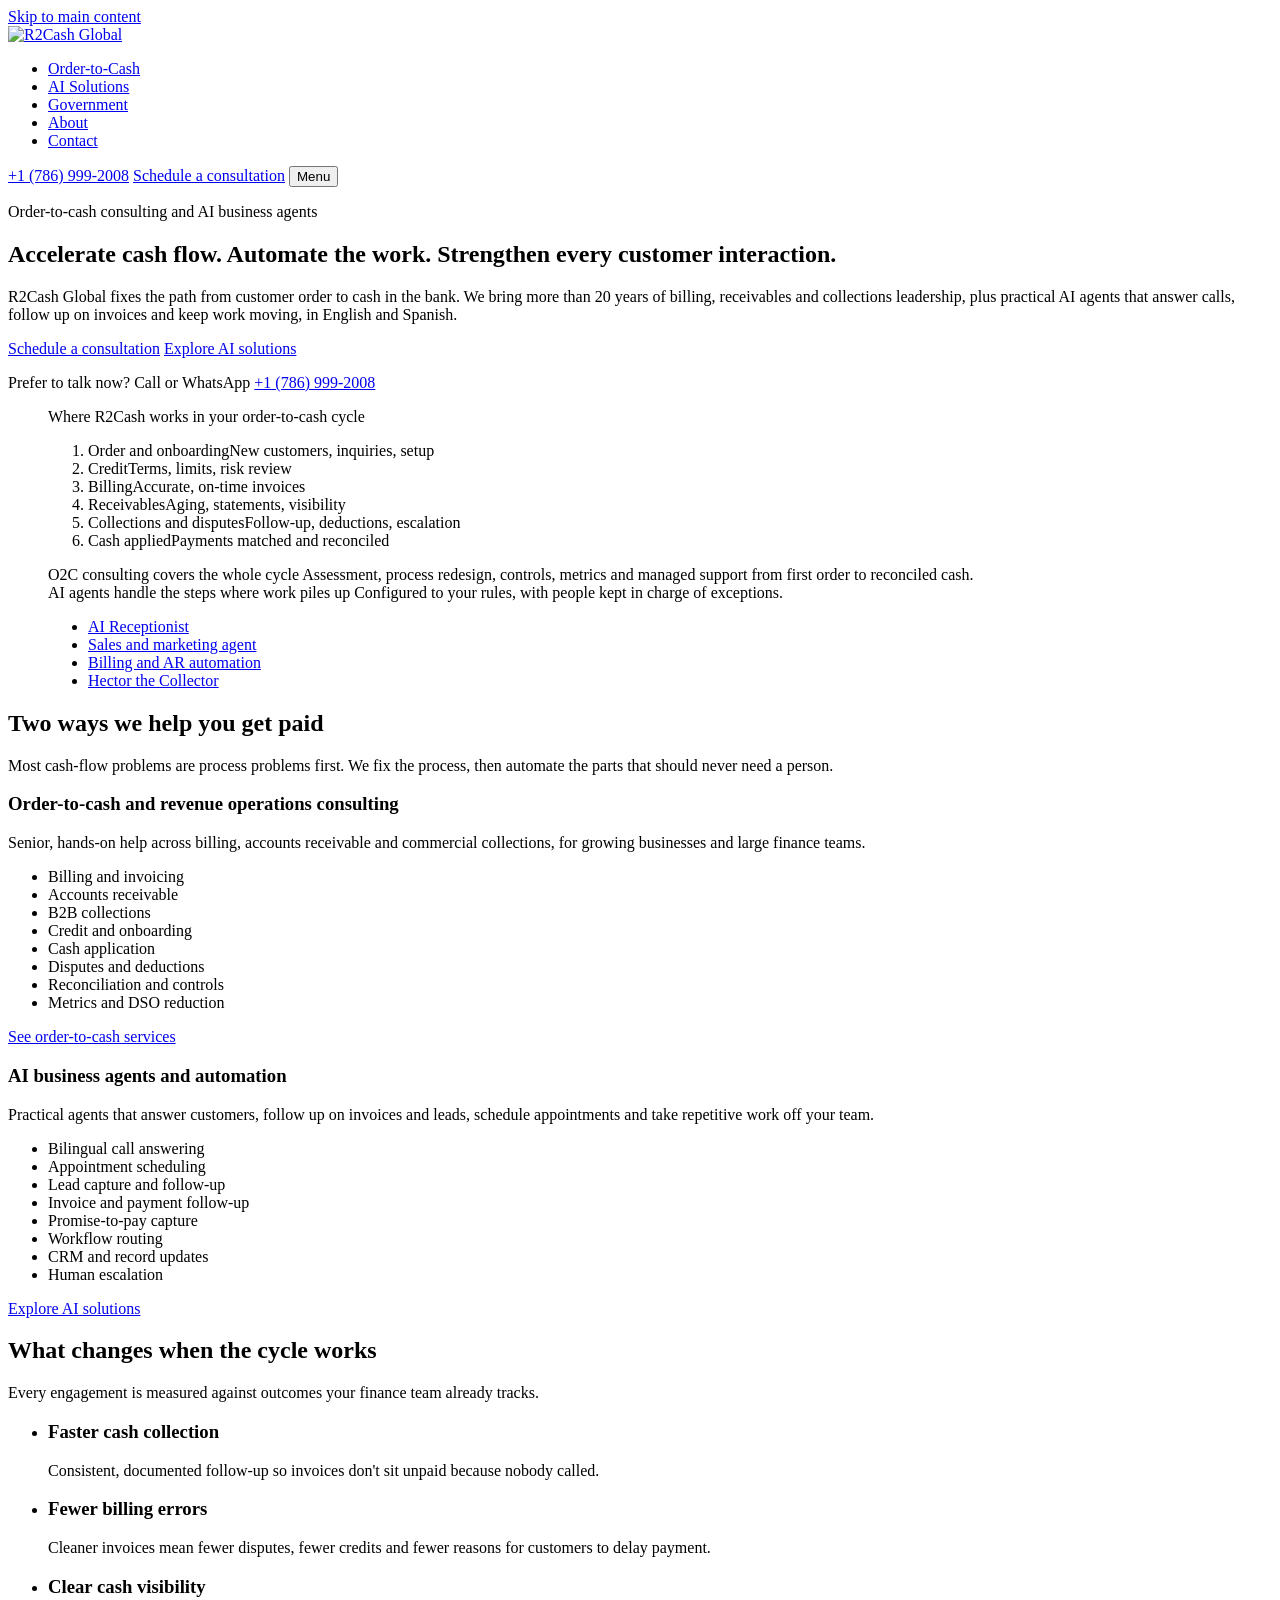
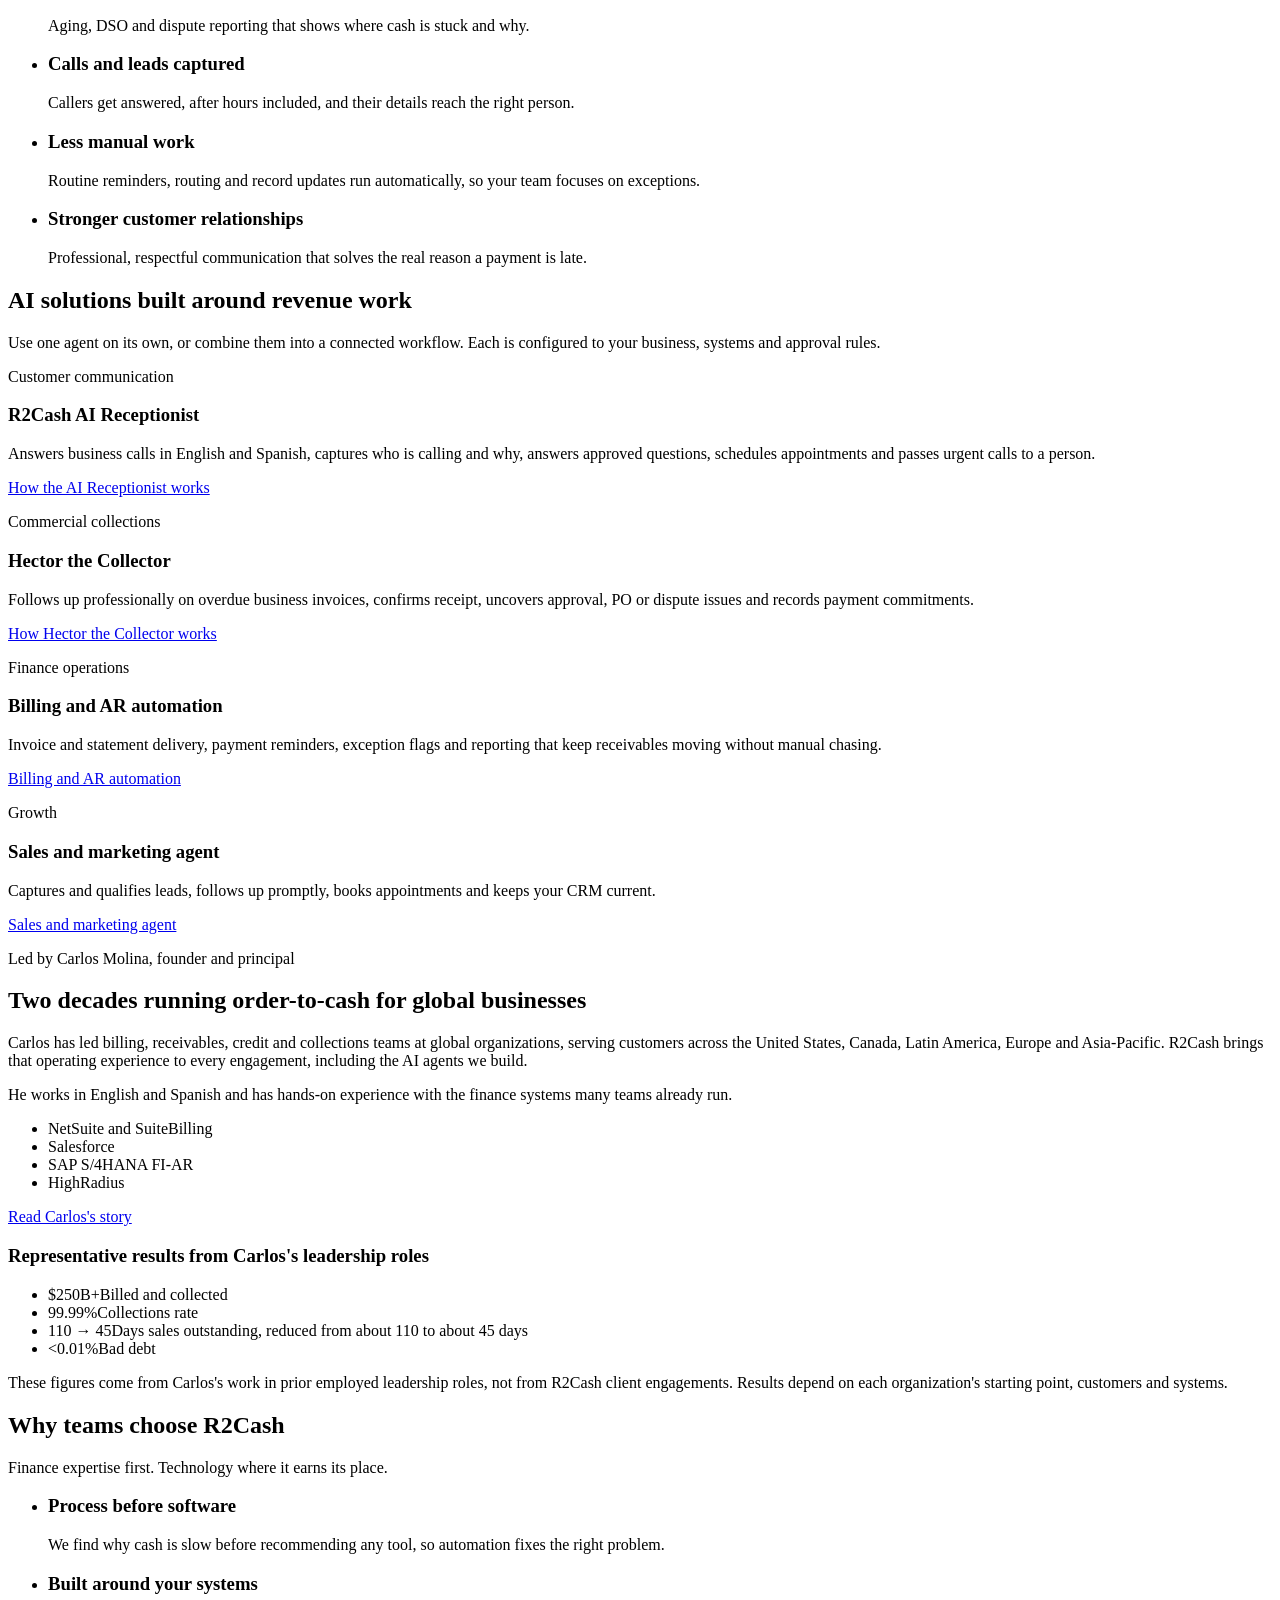
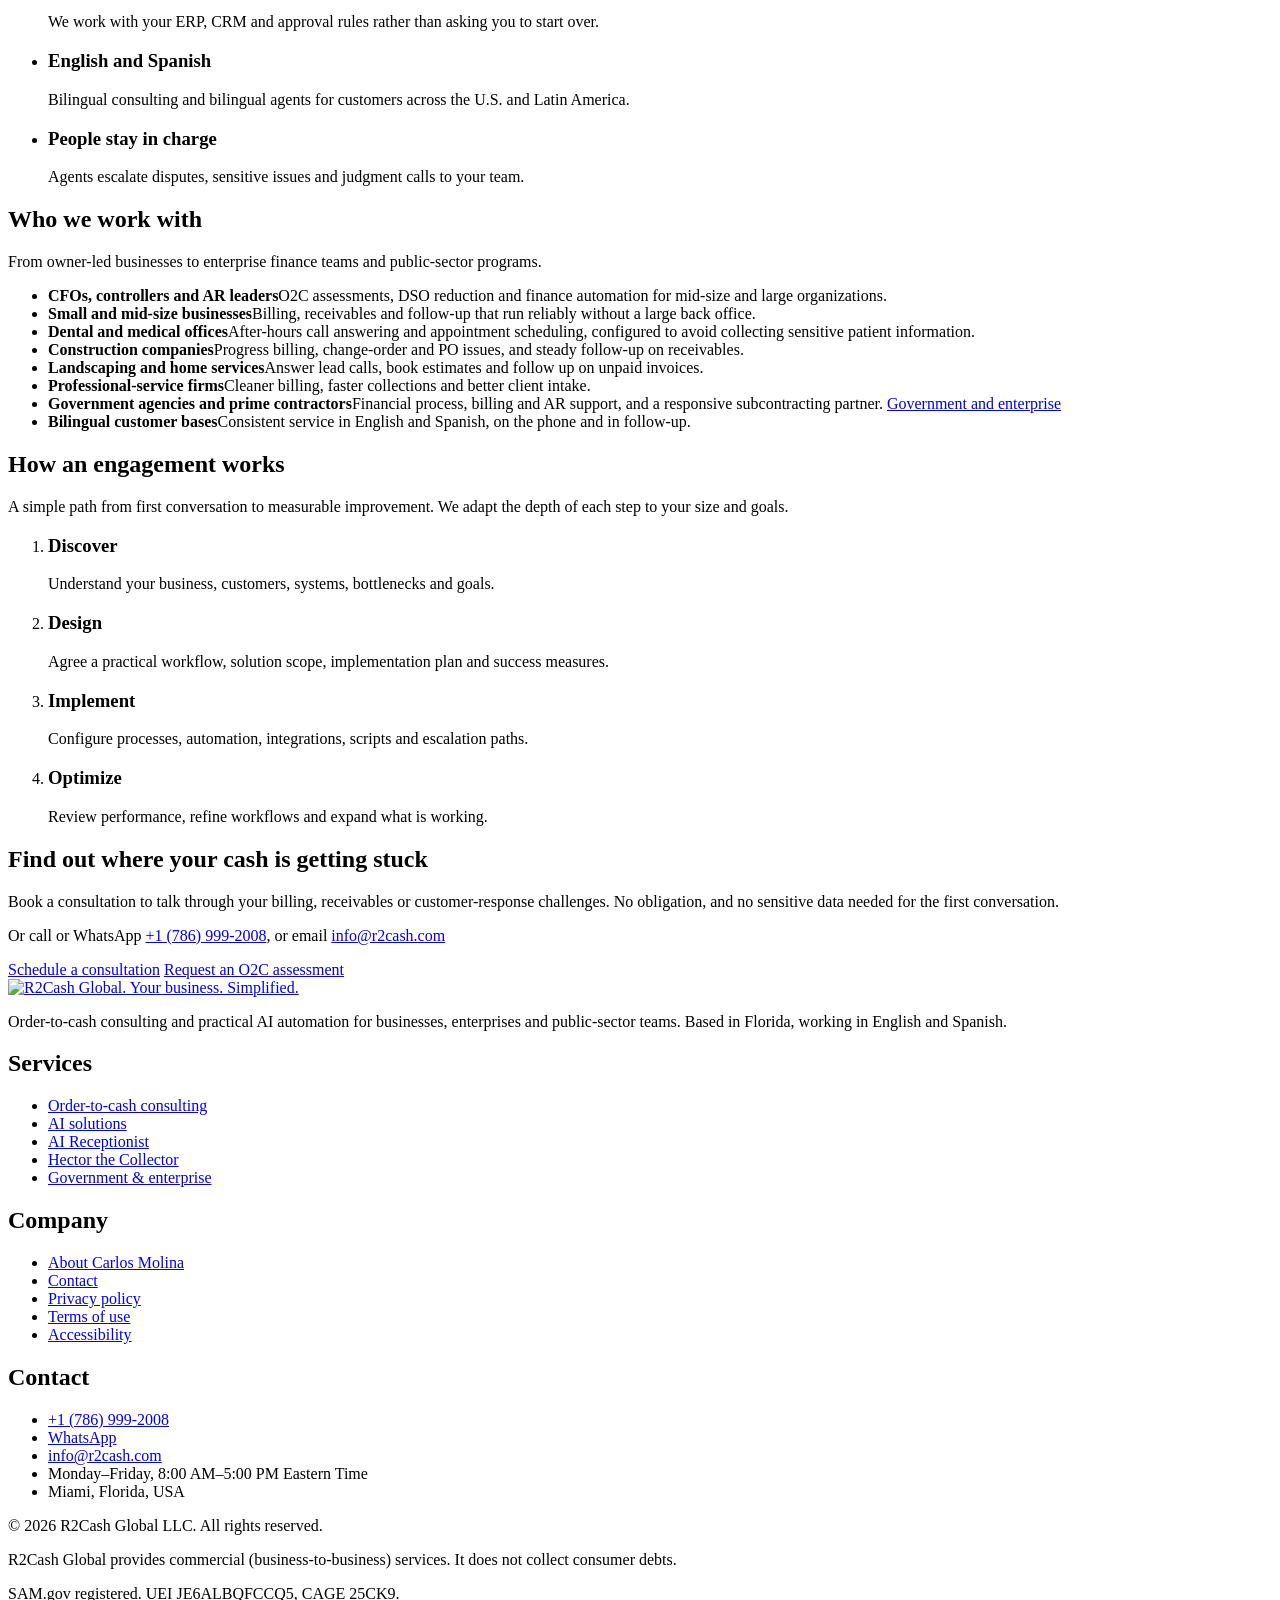
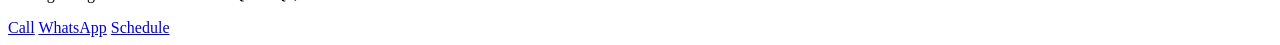
==== index.html @ 416e84c8 "Add files via upload" ====
<!doctype html>
<html lang="en">
<head>
<meta charset="utf-8">
<meta name="robots" content="noindex">
<meta name="viewport" content="width=device-width, initial-scale=1">
<title>R2Cash Global | Order-to-Cash Consulting &amp; AI Agents, Miami FL</title>
<meta name="description" content="R2Cash Global helps businesses invoice accurately, collect faster and serve customers better, with order-to-cash and B2B collections consulting plus bilingual AI agents. Based in Miami, Florida.">
<link rel="canonical" href="https://r2cash.com/">
<meta name="theme-color" content="#0E1B2C">
<meta property="og:type" content="website">
<meta property="og:site_name" content="R2Cash Global">
<meta property="og:title" content="R2Cash Global — Order-to-cash consulting and practical AI automation">
<meta property="og:description" content="R2Cash Global helps businesses invoice accurately, collect faster and serve customers better, with order-to-cash and B2B collections consulting plus bilingual AI agents. Based in Miami, Florida.">
<meta property="og:url" content="https://r2cash.com/">
<meta property="og:image" content="https://r2cash.com/assets/og-image.png">
<meta property="og:image:width" content="1200">
<meta property="og:image:height" content="630">
<meta property="og:locale" content="en_US">
<meta name="twitter:card" content="summary_large_image">
<link rel="icon" href="/r2cash-website/assets/favicon-32.png" sizes="32x32" type="image/png">
<link rel="icon" href="/r2cash-website/assets/favicon-48.png" sizes="48x48" type="image/png">
<link rel="apple-touch-icon" href="/r2cash-website/assets/apple-touch-icon.png">
<link rel="preconnect" href="https://fonts.googleapis.com">
<link rel="preconnect" href="https://fonts.gstatic.com" crossorigin>
<link rel="stylesheet" href="https://fonts.googleapis.com/css2?family=IBM+Plex+Sans:wght@400;500;600&family=IBM+Plex+Serif:wght@400;500;600&display=swap">
<link rel="stylesheet" href="/r2cash-website/assets/styles.css">
<script defer src="/r2cash-website/assets/main.js"></script>
<script type="application/ld+json">{"@context":"https://schema.org","@type":"ProfessionalService","@id":"https://r2cash.com/#organization","name":"R2Cash Global LLC","alternateName":"R2Cash Global","url":"https://r2cash.com/","email":"info@r2cash.com","telephone":"+1-786-999-2008","image":"https://r2cash.com/assets/og-image.png","logo":"https://r2cash.com/assets/logo-full.png","description":"Order-to-cash consulting, B2B collections expertise and AI business agents that help organizations invoice accurately, collect faster and serve customers better.","address":{"@type":"PostalAddress","addressLocality":"Miami","addressRegion":"FL","addressCountry":"US"},"areaServed":[{"@type":"Country","name":"United States"}],"knowsLanguage":["en","es"],"identifier":[{"@type":"PropertyValue","propertyID":"UEI","value":"JE6ALBQFCCQ5"},{"@type":"PropertyValue","propertyID":"CAGE","value":"25CK9"}],"naics":"541611","openingHours":"Mo-Fr 08:00-17:00","founder":{"@type":"Person","name":"Carlos Molina","jobTitle":"Founder and Principal"},"contactPoint":{"@type":"ContactPoint","telephone":"+1-786-999-2008","email":"info@r2cash.com","contactType":"sales","availableLanguage":["English","Spanish"]}}</script>
</head>
<body class="page-index">
<a class="skip-link" href="#main">Skip to main content</a>
<header class="site-header">
  <div class="wrap header-inner">
    <a class="brand" href="/r2cash-website/" aria-label="R2Cash Global home"><img class="logo-img" src="/r2cash-website/assets/logo-wordmark.png" width="515" height="96" alt="R2Cash Global"></a>
    <nav class="primary-nav" aria-label="Primary">
      <ul id="nav-list" class="nav-list"><li><a href="/r2cash-website/order-to-cash/">Order-to-Cash</a></li><li><a href="/r2cash-website/ai-solutions/">AI Solutions</a></li><li><a href="/r2cash-website/government/">Government</a></li><li><a href="/r2cash-website/about/">About</a></li><li><a href="/r2cash-website/contact/">Contact</a></li></ul>
    </nav>
    <div class="header-actions">
      <a class="header-phone" href="tel:+17869992008">+1 (786) 999-2008</a>
      <a class="btn btn-primary btn-sm" href="/r2cash-website/contact/">Schedule a consultation</a>
      <button class="nav-toggle" type="button" aria-expanded="false" aria-controls="mobile-menu">
        <span class="nav-toggle-bars" aria-hidden="true"></span><span class="nav-toggle-label">Menu</span>
      </button>
    </div>
  </div>
  <div id="mobile-menu" class="mobile-menu" hidden>
    <nav aria-label="Mobile">
      <ul><li><a href="/r2cash-website/order-to-cash/">Order-to-Cash</a></li><li><a href="/r2cash-website/ai-solutions/">AI Solutions</a></li><li><a href="/r2cash-website/government/">Government</a></li><li><a href="/r2cash-website/about/">About</a></li><li><a href="/r2cash-website/contact/">Contact</a></li></ul>
    </nav>
    <div class="mobile-menu-actions">
      <a class="btn btn-primary" href="/r2cash-website/contact/">Schedule a consultation</a>
      <a class="btn btn-ghost-light" href="tel:+17869992008">Call +1 (786) 999-2008</a>
      <a class="btn btn-ghost-light" href="https://wa.me/17869992008" rel="noopener">Message on WhatsApp</a>
    </div>
  </div>
</header>
<main id="main" tabindex="-1">
<section class="hero" aria-labelledby="hero-title">
  <div class="wrap">
    <p class="kicker">Order-to-cash consulting and AI business agents</p>
    <h1 id="hero-title">Accelerate cash flow. Automate the work. Strengthen every customer interaction.</h1>
    <p class="lede">R2Cash Global fixes the path from customer order to cash in the bank. We bring more than 20 years of billing, receivables and collections leadership, plus practical AI agents that answer calls, follow up on invoices and keep work moving, in English and Spanish.</p>
    <div class="btn-row">
      <a class="btn btn-primary" href="/r2cash-website/contact/">Schedule a consultation</a>
      <a class="btn btn-ghost-light" href="/r2cash-website/ai-solutions/">Explore AI solutions</a>
    </div>
    <p class="hero-contact">Prefer to talk now? Call or WhatsApp <a href="tel:+17869992008">+1 (786) 999-2008</a></p>

    <figure class="chain" aria-labelledby="chain-caption">
      <figcaption id="chain-caption" class="chain-title">Where R2Cash works in your order-to-cash cycle</figcaption>
      <ol class="chain-steps">
        <li><div class="chain-step"><span class="chain-dot" aria-hidden="true"></span><span><span class="chain-name">Order and onboarding</span><span class="chain-desc">New customers, inquiries, setup</span></span></div></li>
        <li><div class="chain-step"><span class="chain-dot" aria-hidden="true"></span><span><span class="chain-name">Credit</span><span class="chain-desc">Terms, limits, risk review</span></span></div></li>
        <li><div class="chain-step"><span class="chain-dot" aria-hidden="true"></span><span><span class="chain-name">Billing</span><span class="chain-desc">Accurate, on-time invoices</span></span></div></li>
        <li><div class="chain-step"><span class="chain-dot" aria-hidden="true"></span><span><span class="chain-name">Receivables</span><span class="chain-desc">Aging, statements, visibility</span></span></div></li>
        <li><div class="chain-step"><span class="chain-dot" aria-hidden="true"></span><span><span class="chain-name">Collections and disputes</span><span class="chain-desc">Follow-up, deductions, escalation</span></span></div></li>
        <li><div class="chain-step"><span class="chain-dot" aria-hidden="true"></span><span><span class="chain-name">Cash applied</span><span class="chain-desc">Payments matched and reconciled</span></span></div></li>
      </ol>
      <div class="chain-layers">
        <div class="layer">
          <span class="layer-title">O2C consulting covers the whole cycle</span>
          <span class="layer-body">Assessment, process redesign, controls, metrics and managed support from first order to reconciled cash.</span>
        </div>
        <div class="layer layer-ai">
          <div class="layer-head">
            <span class="layer-title">AI agents handle the steps where work piles up</span>
            <span class="layer-body">Configured to your rules, with people kept in charge of exceptions.</span>
          </div>
          <ul class="layer-tags">
            <li class="t-order"><a href="/r2cash-website/ai-receptionist/">AI Receptionist</a></li>
            <li class="t-sales"><a href="/r2cash-website/ai-solutions/#sales-marketing">Sales and marketing agent</a></li>
            <li class="t-invoice"><a href="/r2cash-website/ai-solutions/#billing-ar">Billing and AR automation</a></li>
            <li class="t-collect"><a href="/r2cash-website/hector-the-collector/">Hector the Collector</a></li>
          </ul>
        </div>
      </div>
    </figure>
  </div>
</section>

<section class="section" aria-labelledby="pillars-title">
  <div class="wrap">
    <div class="section-head">
      <h2 id="pillars-title">Two ways we help you get paid</h2>
      <p class="lede">Most cash-flow problems are process problems first. We fix the process, then automate the parts that should never need a person.</p>
    </div>
    <div class="pillars">
      <article class="pillar">
        <h3>Order-to-cash and revenue operations consulting</h3>
        <p class="muted">Senior, hands-on help across billing, accounts receivable and commercial collections, for growing businesses and large finance teams.</p>
        <ul class="checklist">
          <li>Billing and invoicing</li>
          <li>Accounts receivable</li>
          <li>B2B collections</li>
          <li>Credit and onboarding</li>
          <li>Cash application</li>
          <li>Disputes and deductions</li>
          <li>Reconciliation and controls</li>
          <li>Metrics and DSO reduction</li>
        </ul>
        <a class="text-link" href="/r2cash-website/order-to-cash/">See order-to-cash services</a>
      </article>
      <article class="pillar">
        <h3>AI business agents and automation</h3>
        <p class="muted">Practical agents that answer customers, follow up on invoices and leads, schedule appointments and take repetitive work off your team.</p>
        <ul class="checklist">
          <li>Bilingual call answering</li>
          <li>Appointment scheduling</li>
          <li>Lead capture and follow-up</li>
          <li>Invoice and payment follow-up</li>
          <li>Promise-to-pay capture</li>
          <li>Workflow routing</li>
          <li>CRM and record updates</li>
          <li>Human escalation</li>
        </ul>
        <a class="text-link" href="/r2cash-website/ai-solutions/">Explore AI solutions</a>
      </article>
    </div>
  </div>
</section>

<section class="section section-mist" aria-labelledby="outcomes-title">
  <div class="wrap">
    <div class="section-head">
      <h2 id="outcomes-title">What changes when the cycle works</h2>
      <p>Every engagement is measured against outcomes your finance team already tracks.</p>
    </div>
    <ul class="outcomes">
      <li><h3>Faster cash collection</h3><p>Consistent, documented follow-up so invoices don't sit unpaid because nobody called.</p></li>
      <li><h3>Fewer billing errors</h3><p>Cleaner invoices mean fewer disputes, fewer credits and fewer reasons for customers to delay payment.</p></li>
      <li><h3>Clear cash visibility</h3><p>Aging, DSO and dispute reporting that shows where cash is stuck and why.</p></li>
      <li><h3>Calls and leads captured</h3><p>Callers get answered, after hours included, and their details reach the right person.</p></li>
      <li><h3>Less manual work</h3><p>Routine reminders, routing and record updates run automatically, so your team focuses on exceptions.</p></li>
      <li><h3>Stronger customer relationships</h3><p>Professional, respectful communication that solves the real reason a payment is late.</p></li>
    </ul>
  </div>
</section>

<section class="section" aria-labelledby="solutions-title">
  <div class="wrap">
    <div class="section-head">
      <h2 id="solutions-title">AI solutions built around revenue work</h2>
      <p>Use one agent on its own, or combine them into a connected workflow. Each is configured to your business, systems and approval rules.</p>
    </div>
    <div class="solutions">
      <article class="solution solution-featured">
        <p class="solution-type">Customer communication</p>
        <h3>R2Cash AI Receptionist</h3>
        <p>Answers business calls in English and Spanish, captures who is calling and why, answers approved questions, schedules appointments and passes urgent calls to a person.</p>
        <a class="text-link" href="/r2cash-website/ai-receptionist/">How the AI Receptionist works</a>
      </article>
      <article class="solution solution-featured">
        <p class="solution-type">Commercial collections</p>
        <h3>Hector the Collector</h3>
        <p>Follows up professionally on overdue business invoices, confirms receipt, uncovers approval, PO or dispute issues and records payment commitments.</p>
        <a class="text-link" href="/r2cash-website/hector-the-collector/">How Hector the Collector works</a>
      </article>
      <article class="solution">
        <p class="solution-type">Finance operations</p>
        <h3>Billing and AR automation</h3>
        <p>Invoice and statement delivery, payment reminders, exception flags and reporting that keep receivables moving without manual chasing.</p>
        <a class="text-link" href="/r2cash-website/ai-solutions/#billing-ar">Billing and AR automation</a>
      </article>
      <article class="solution">
        <p class="solution-type">Growth</p>
        <h3>Sales and marketing agent</h3>
        <p>Captures and qualifies leads, follows up promptly, books appointments and keeps your CRM current.</p>
        <a class="text-link" href="/r2cash-website/ai-solutions/#sales-marketing">Sales and marketing agent</a>
      </article>
    </div>
  </div>
</section>

<section class="section section-ink" aria-labelledby="founder-title">
  <div class="wrap split">
    <div>
      <p class="kicker">Led by Carlos Molina, founder and principal</p>
      <h2 id="founder-title">Two decades running order-to-cash for global businesses</h2>
      <p class="lede">Carlos has led billing, receivables, credit and collections teams at global organizations, serving customers across the United States, Canada, Latin America, Europe and Asia-Pacific. R2Cash brings that operating experience to every engagement, including the AI agents we build.</p>
      <p>He works in English and Spanish and has hands-on experience with the finance systems many teams already run.</p>
      <ul class="tech-list" aria-label="Systems experience">
        <li>NetSuite and SuiteBilling</li>
        <li>Salesforce</li>
        <li>SAP S/4HANA FI-AR</li>
        <li>HighRadius</li>
      </ul>
      <p class="mt-24"><a href="/r2cash-website/about/">Read Carlos's story</a></p>
    </div>
    <div>
      <h3>Representative results from Carlos's leadership roles</h3>
      <ul class="results">
        <li><span class="result-figure">$250B+</span><span class="result-label">Billed and collected</span></li>
        <li><span class="result-figure">99.99%</span><span class="result-label">Collections rate</span></li>
        <li><span class="result-figure">110 → 45</span><span class="result-label">Days sales outstanding, reduced from about 110 to about 45 days</span></li>
        <li><span class="result-figure">&lt;0.01%</span><span class="result-label">Bad debt</span></li>
      </ul>
      <p class="fineprint">These figures come from Carlos's work in prior employed leadership roles, not from R2Cash client engagements. Results depend on each organization's starting point, customers and systems.</p>
    </div>
  </div>
</section>

<section class="section" aria-labelledby="why-title">
  <div class="wrap split">
    <div>
      <h2 id="why-title">Why teams choose R2Cash</h2>
      <p class="lede">Finance expertise first. Technology where it earns its place.</p>
    </div>
    <ul class="outcomes outcomes-2">
      <li><h3>Process before software</h3><p>We find why cash is slow before recommending any tool, so automation fixes the right problem.</p></li>
      <li><h3>Built around your systems</h3><p>We work with your ERP, CRM and approval rules rather than asking you to start over.</p></li>
      <li><h3>English and Spanish</h3><p>Bilingual consulting and bilingual agents for customers across the U.S. and Latin America.</p></li>
      <li><h3>People stay in charge</h3><p>Agents escalate disputes, sensitive issues and judgment calls to your team.</p></li>
    </ul>
  </div>
</section>

<section class="section section-mist" aria-labelledby="industries-title">
  <div class="wrap">
    <div class="section-head">
      <h2 id="industries-title">Who we work with</h2>
      <p>From owner-led businesses to enterprise finance teams and public-sector programs.</p>
    </div>
    <ul class="industries">
      <li><strong>CFOs, controllers and AR leaders</strong><span>O2C assessments, DSO reduction and finance automation for mid-size and large organizations.</span></li>
      <li><strong>Small and mid-size businesses</strong><span>Billing, receivables and follow-up that run reliably without a large back office.</span></li>
      <li><strong>Dental and medical offices</strong><span>After-hours call answering and appointment scheduling, configured to avoid collecting sensitive patient information.</span></li>
      <li><strong>Construction companies</strong><span>Progress billing, change-order and PO issues, and steady follow-up on receivables.</span></li>
      <li><strong>Landscaping and home services</strong><span>Answer lead calls, book estimates and follow up on unpaid invoices.</span></li>
      <li><strong>Professional-service firms</strong><span>Cleaner billing, faster collections and better client intake.</span></li>
      <li><strong>Government agencies and prime contractors</strong><span>Financial process, billing and AR support, and a responsive subcontracting partner. <a href="/r2cash-website/government/">Government and enterprise</a></span></li>
      <li><strong>Bilingual customer bases</strong><span>Consistent service in English and Spanish, on the phone and in follow-up.</span></li>
    </ul>
  </div>
</section>

<section class="section" aria-labelledby="process-title">
  <div class="wrap">
    <div class="section-head">
      <h2 id="process-title">How an engagement works</h2>
      <p>A simple path from first conversation to measurable improvement. We adapt the depth of each step to your size and goals.</p>
    </div>
    <ol class="steps">
      <li><h3>Discover</h3><p>Understand your business, customers, systems, bottlenecks and goals.</p></li>
      <li><h3>Design</h3><p>Agree a practical workflow, solution scope, implementation plan and success measures.</p></li>
      <li><h3>Implement</h3><p>Configure processes, automation, integrations, scripts and escalation paths.</p></li>
      <li><h3>Optimize</h3><p>Review performance, refine workflows and expand what is working.</p></li>
    </ol>
  </div>
</section>

<section class="cta-band" aria-labelledby="cta-title">
  <div class="wrap">
    <div>
      <h2 id="cta-title">Find out where your cash is getting stuck</h2>
      <p>Book a consultation to talk through your billing, receivables or customer-response challenges. No obligation, and no sensitive data needed for the first conversation.</p>
      <p class="contact-line">Or call or WhatsApp <a href="tel:+17869992008">+1 (786) 999-2008</a>, or email <a href="mailto:info@r2cash.com">info@r2cash.com</a></p>
    </div>
    <div class="btn-row">
      <a class="btn btn-primary" href="/r2cash-website/contact/">Schedule a consultation</a>
      <a class="btn btn-ghost-light" href="/r2cash-website/contact/?service=o2c-assessment">Request an O2C assessment</a>
    </div>
  </div>
</section>

</main>
<footer class="site-footer">
  <div class="wrap footer-grid">
    <div class="footer-brand">
      <a class="brand" href="/r2cash-website/" aria-label="R2Cash Global home"><img class="logo-full" src="/r2cash-website/assets/logo-full.png" width="888" height="240" alt="R2Cash Global. Your business. Simplified."></a>
      <p>Order-to-cash consulting and practical AI automation for businesses, enterprises and public-sector teams. Based in Florida, working in English and Spanish.</p>
    </div>
    <nav class="footer-col" aria-label="Services">
      <h2>Services</h2>
      <ul>
        <li><a href="/r2cash-website/order-to-cash/">Order-to-cash consulting</a></li>
        <li><a href="/r2cash-website/ai-solutions/">AI solutions</a></li>
        <li><a href="/r2cash-website/ai-receptionist/">AI Receptionist</a></li>
        <li><a href="/r2cash-website/hector-the-collector/">Hector the Collector</a></li>
        <li><a href="/r2cash-website/government/">Government &amp; enterprise</a></li>
      </ul>
    </nav>
    <nav class="footer-col" aria-label="Company">
      <h2>Company</h2>
      <ul>
        <li><a href="/r2cash-website/about/">About Carlos Molina</a></li>
        <li><a href="/r2cash-website/contact/">Contact</a></li>
        <li><a href="/r2cash-website/privacy/">Privacy policy</a></li>
        <li><a href="/r2cash-website/terms/">Terms of use</a></li>
        <li><a href="/r2cash-website/accessibility/">Accessibility</a></li>
      </ul>
    </nav>
    <div class="footer-col">
      <h2>Contact</h2>
      <ul class="footer-contact">
        <li><a href="tel:+17869992008">+1 (786) 999-2008</a></li>
        <li><a href="https://wa.me/17869992008" rel="noopener">WhatsApp</a></li>
        <li><a href="mailto:info@r2cash.com">info@r2cash.com</a></li>
        <li>Monday–Friday, 8:00 AM–5:00 PM Eastern Time</li>
        <li>Miami, Florida, USA</li>
      </ul>
    </div>
  </div>
  <div class="wrap footer-legal">
    <p>© 2026 R2Cash Global LLC. All rights reserved.</p>
    <p>R2Cash Global provides commercial (business-to-business) services. It does not collect consumer debts.</p>
    <p>SAM.gov registered. UEI JE6ALBQFCCQ5, CAGE 25CK9.</p>
  </div>
</footer>
<div class="mobile-cta-bar" aria-label="Quick contact">
  <a href="tel:+17869992008">Call</a>
  <a href="https://wa.me/17869992008" rel="noopener">WhatsApp</a>
  <a href="/r2cash-website/contact/">Schedule</a>
</div>
</body>
</html>
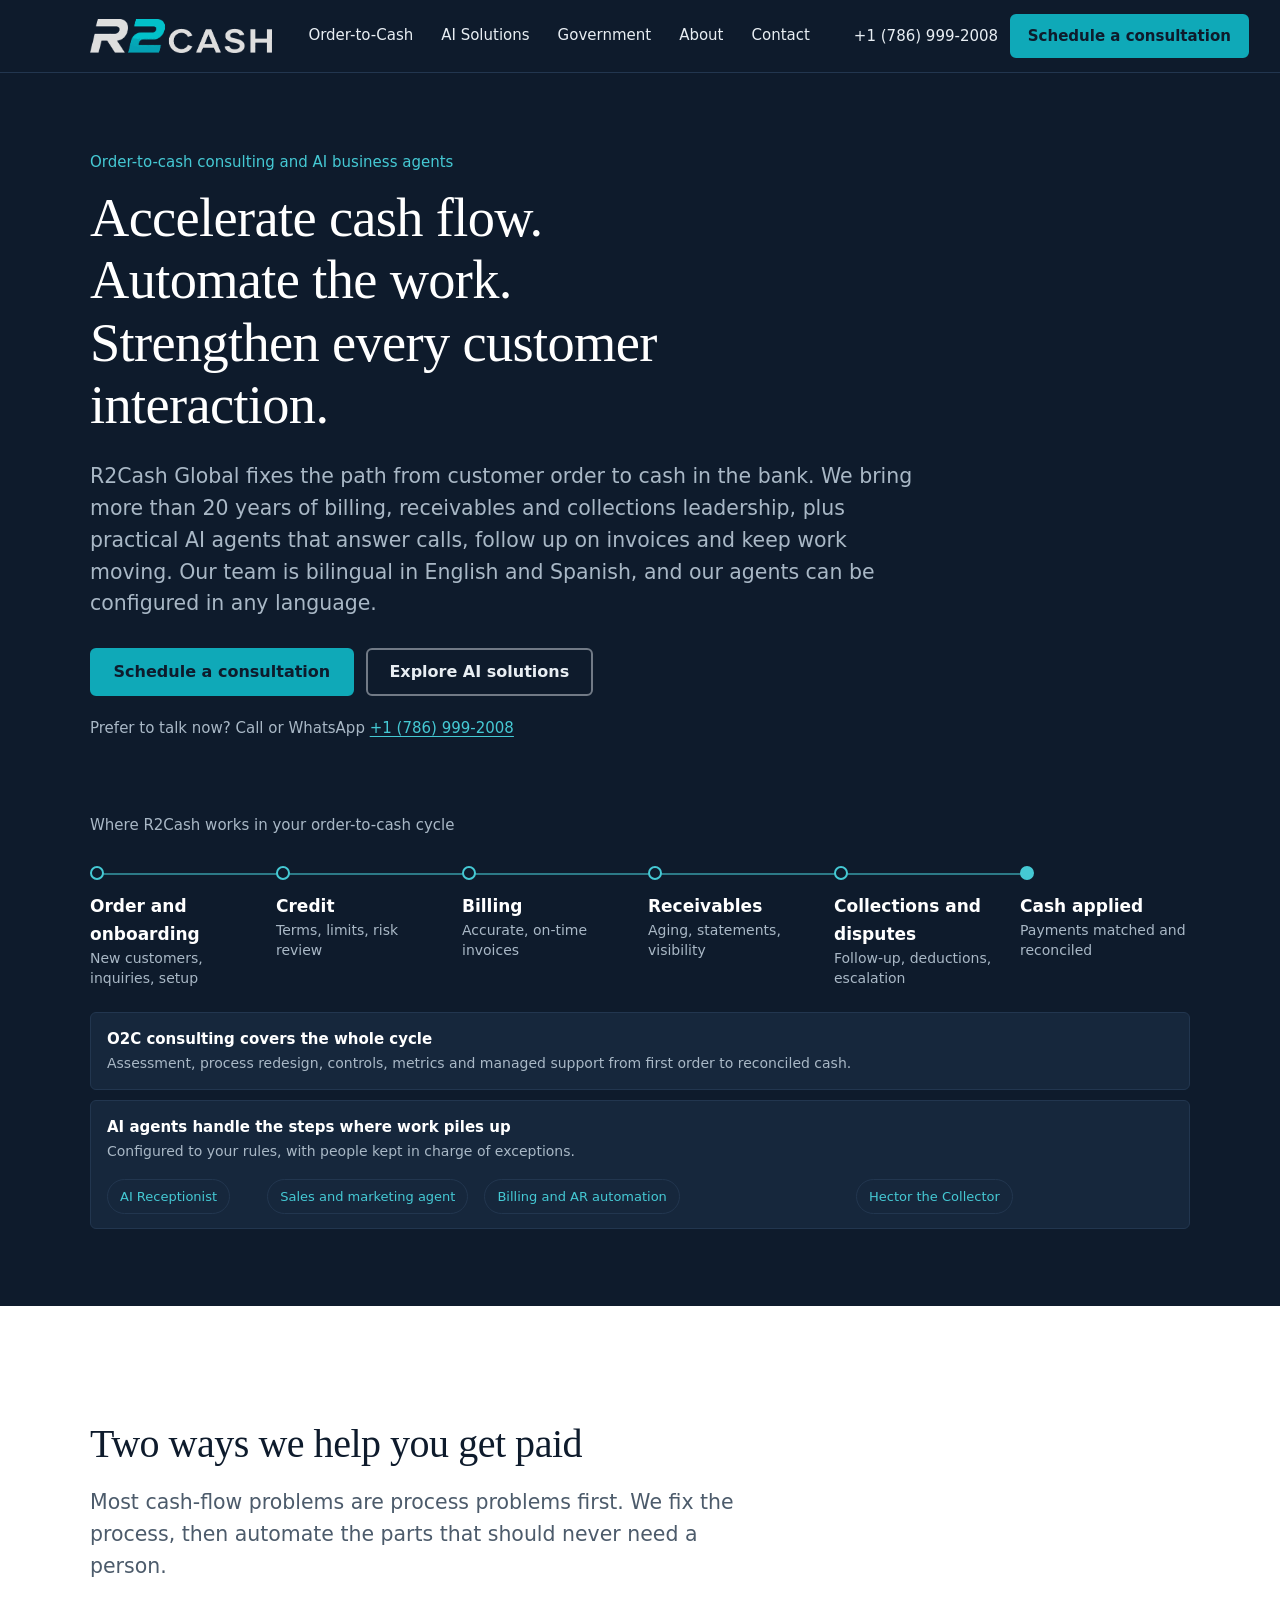
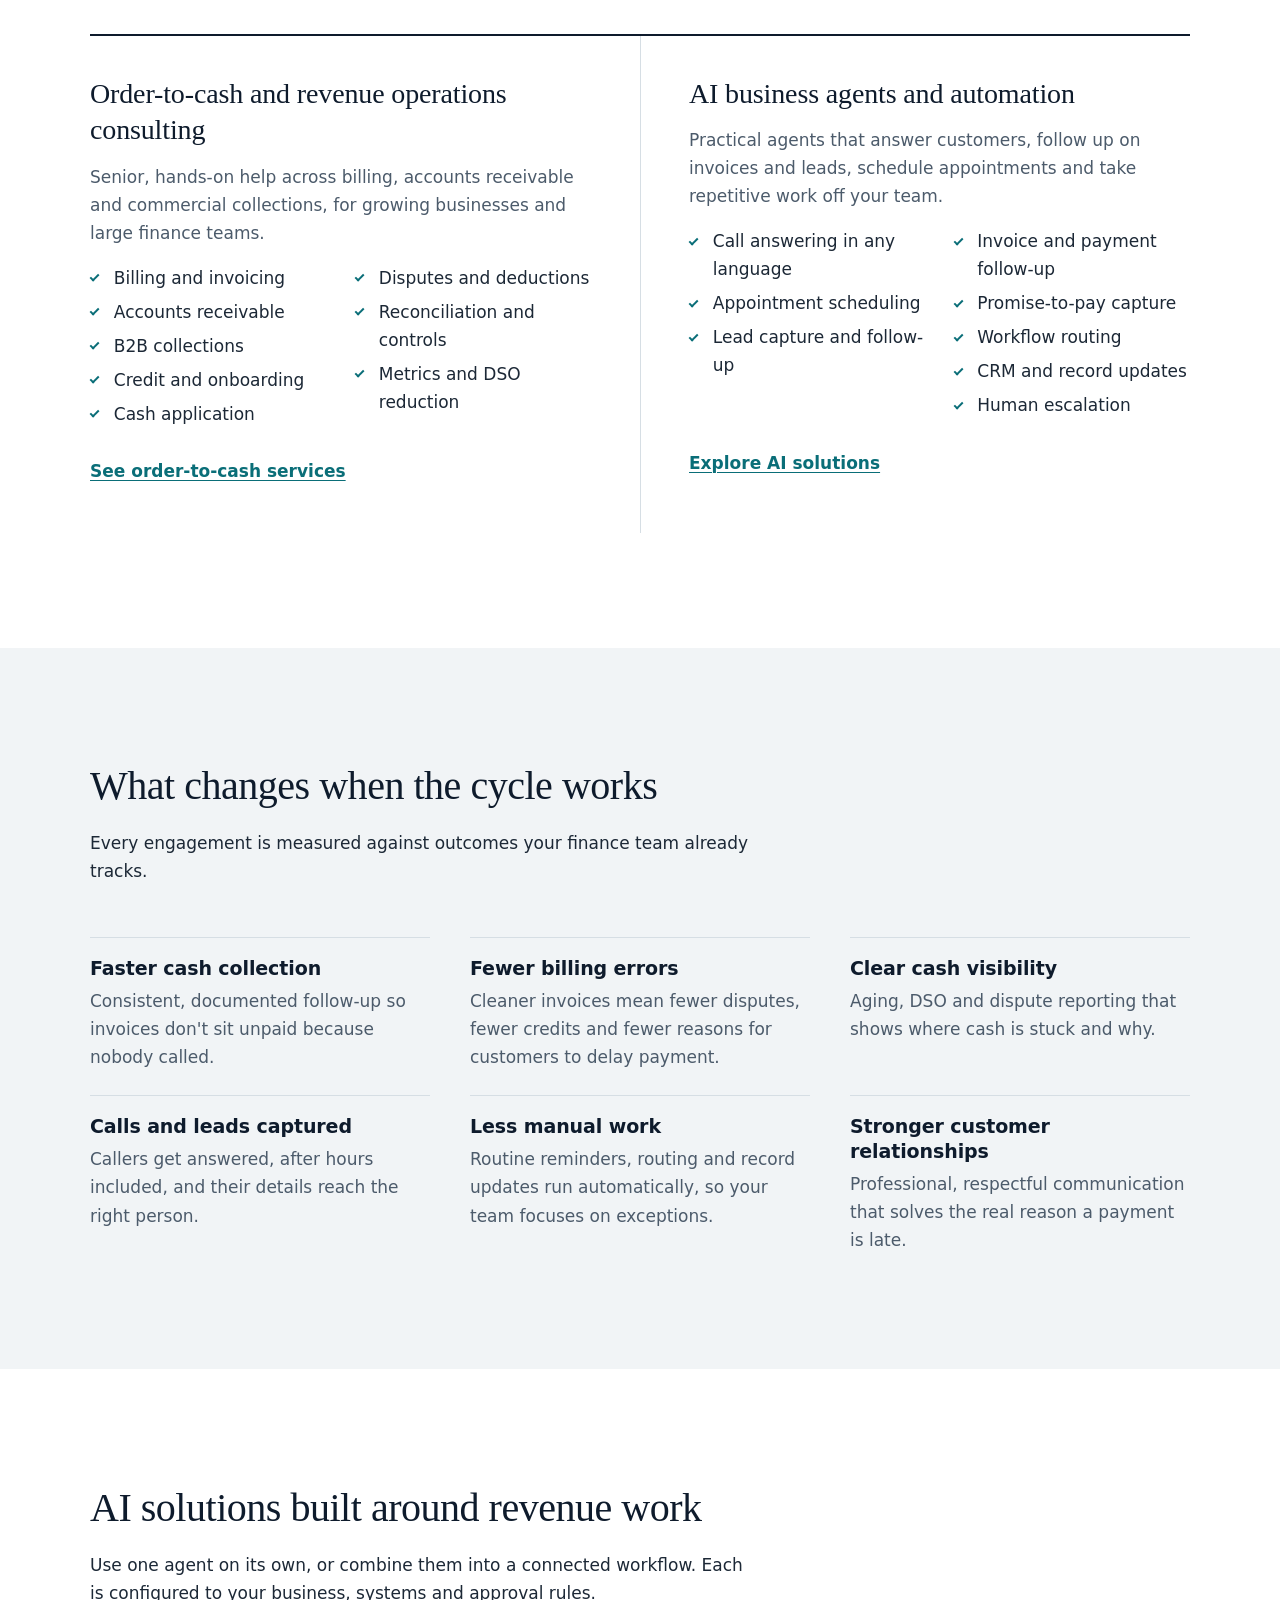
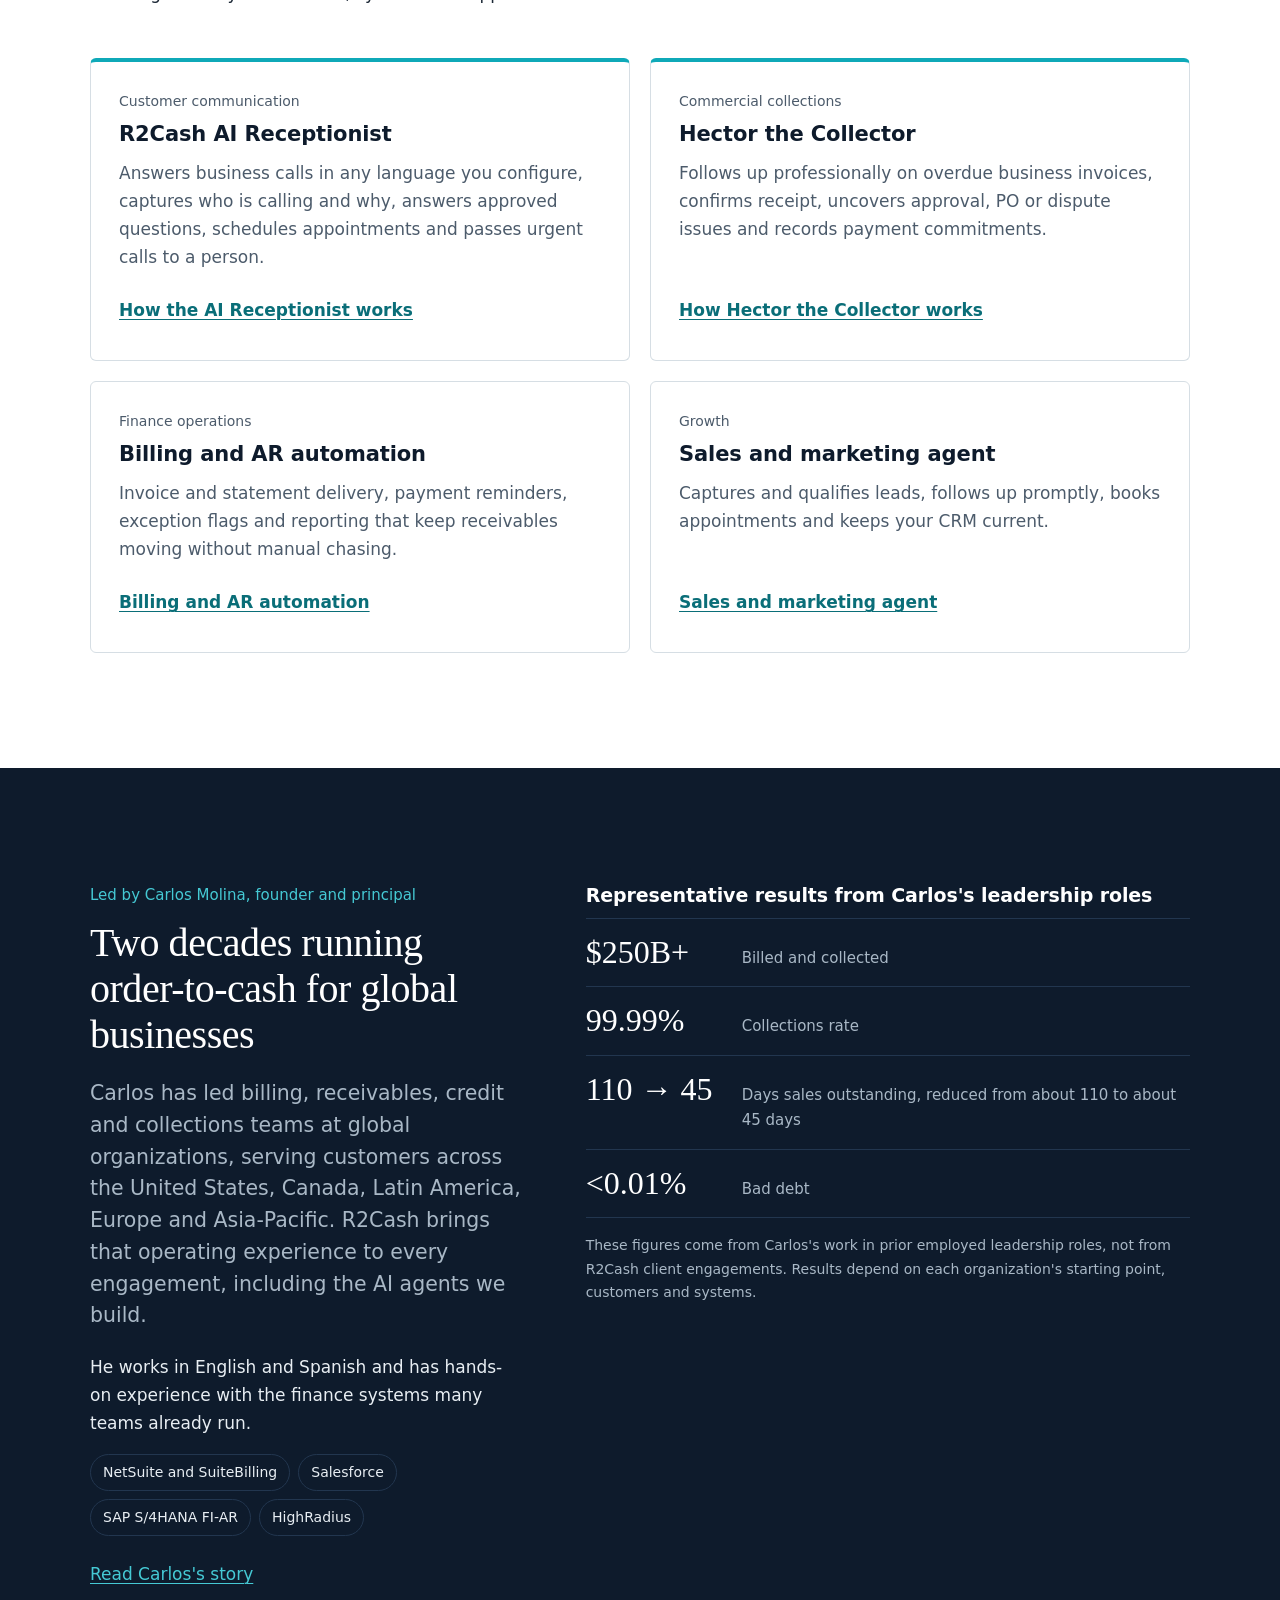
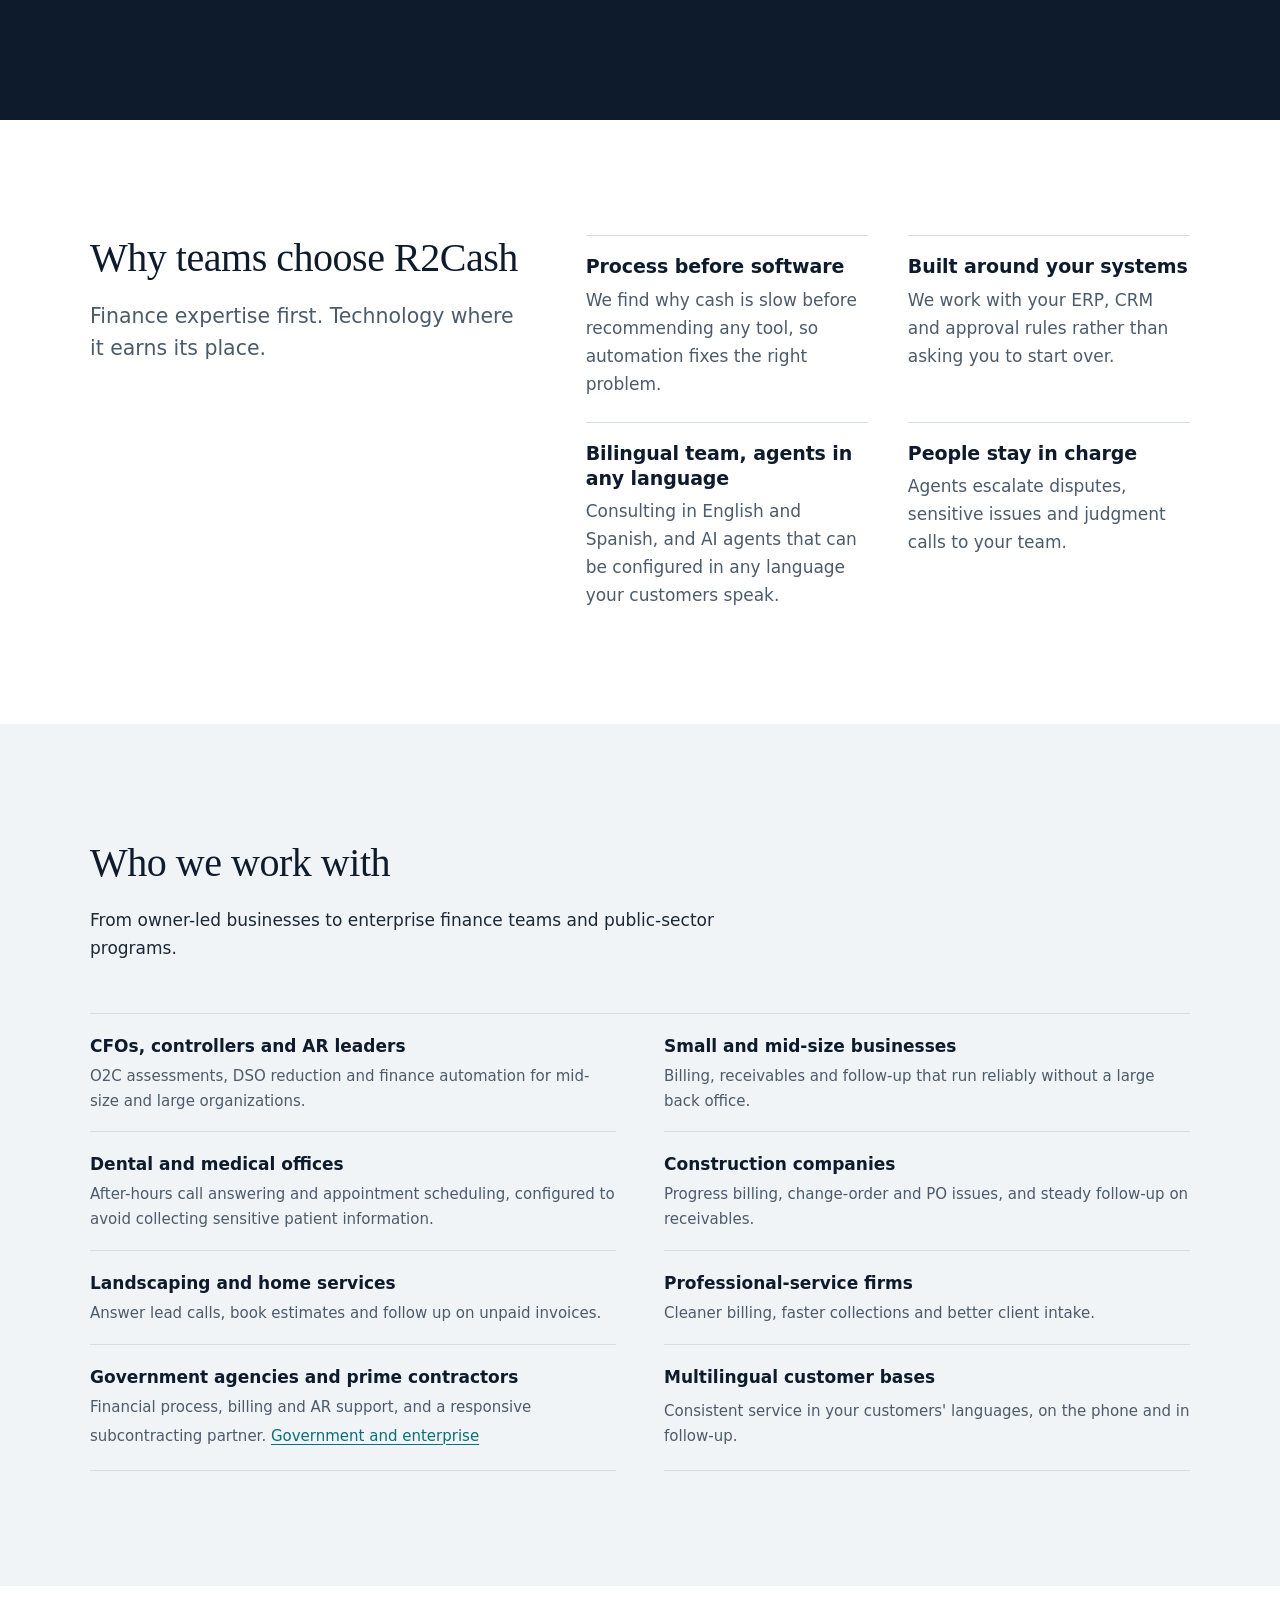
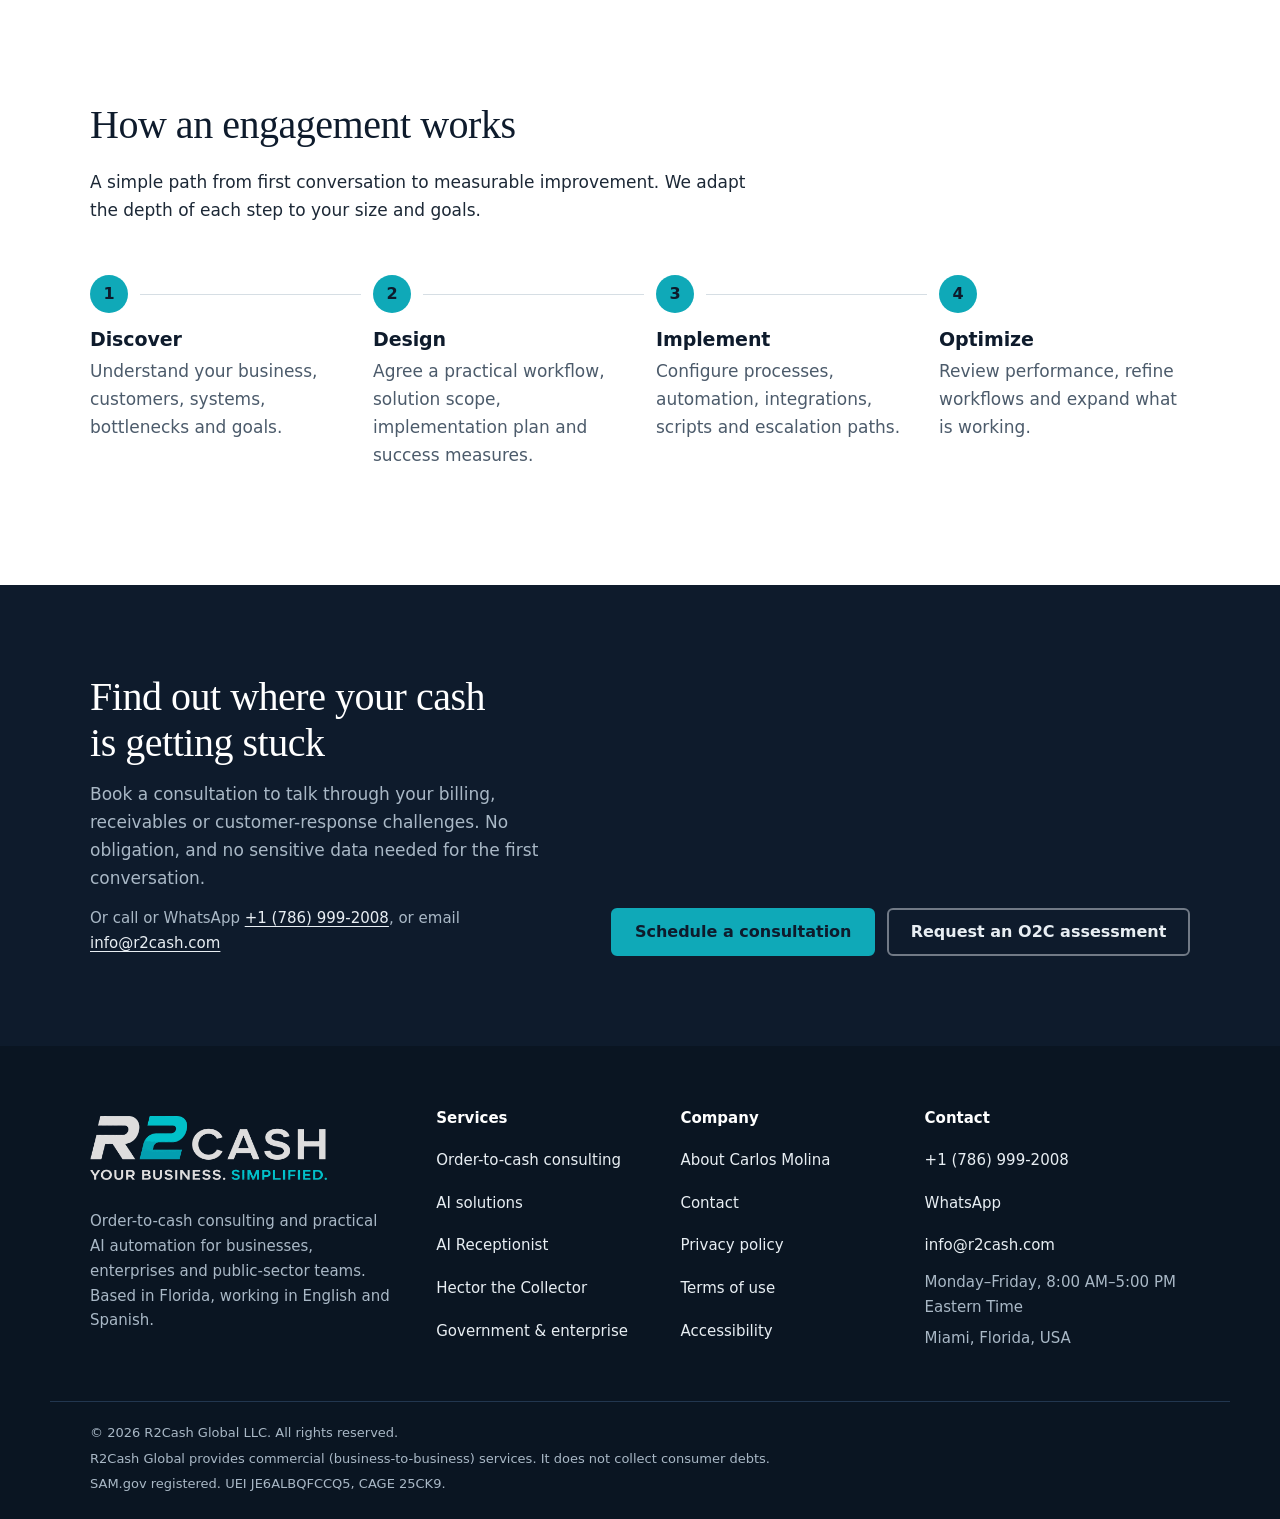
==== commit 9953d41c: "Add files via upload" ====
--- a/index.html
+++ b/index.html
@@ -2,43 +2,42 @@
 <html lang="en">
 <head>
 <meta charset="utf-8">
-<meta name="robots" content="noindex">
 <meta name="viewport" content="width=device-width, initial-scale=1">
 <title>R2Cash Global | Order-to-Cash Consulting &amp; AI Agents, Miami FL</title>
-<meta name="description" content="R2Cash Global helps businesses invoice accurately, collect faster and serve customers better, with order-to-cash and B2B collections consulting plus bilingual AI agents. Based in Miami, Florida.">
+<meta name="description" content="R2Cash Global helps businesses invoice accurately, collect faster and serve customers better, with order-to-cash and B2B collections consulting plus AI agents that work in any language. Based in Miami, Florida.">
 <link rel="canonical" href="https://r2cash.com/">
 <meta name="theme-color" content="#0E1B2C">
 <meta property="og:type" content="website">
 <meta property="og:site_name" content="R2Cash Global">
 <meta property="og:title" content="R2Cash Global — Order-to-cash consulting and practical AI automation">
-<meta property="og:description" content="R2Cash Global helps businesses invoice accurately, collect faster and serve customers better, with order-to-cash and B2B collections consulting plus bilingual AI agents. Based in Miami, Florida.">
+<meta property="og:description" content="R2Cash Global helps businesses invoice accurately, collect faster and serve customers better, with order-to-cash and B2B collections consulting plus AI agents that work in any language. Based in Miami, Florida.">
 <meta property="og:url" content="https://r2cash.com/">
 <meta property="og:image" content="https://r2cash.com/assets/og-image.png">
 <meta property="og:image:width" content="1200">
 <meta property="og:image:height" content="630">
 <meta property="og:locale" content="en_US">
 <meta name="twitter:card" content="summary_large_image">
-<link rel="icon" href="/r2cash-website/assets/favicon-32.png" sizes="32x32" type="image/png">
-<link rel="icon" href="/r2cash-website/assets/favicon-48.png" sizes="48x48" type="image/png">
-<link rel="apple-touch-icon" href="/r2cash-website/assets/apple-touch-icon.png">
+<link rel="icon" href="/assets/favicon-32.png" sizes="32x32" type="image/png">
+<link rel="icon" href="/assets/favicon-48.png" sizes="48x48" type="image/png">
+<link rel="apple-touch-icon" href="/assets/apple-touch-icon.png">
 <link rel="preconnect" href="https://fonts.googleapis.com">
 <link rel="preconnect" href="https://fonts.gstatic.com" crossorigin>
 <link rel="stylesheet" href="https://fonts.googleapis.com/css2?family=IBM+Plex+Sans:wght@400;500;600&family=IBM+Plex+Serif:wght@400;500;600&display=swap">
-<link rel="stylesheet" href="/r2cash-website/assets/styles.css">
-<script defer src="/r2cash-website/assets/main.js"></script>
+<link rel="stylesheet" href="/assets/styles.css">
+<script defer src="/assets/main.js"></script>
 <script type="application/ld+json">{"@context":"https://schema.org","@type":"ProfessionalService","@id":"https://r2cash.com/#organization","name":"R2Cash Global LLC","alternateName":"R2Cash Global","url":"https://r2cash.com/","email":"info@r2cash.com","telephone":"+1-786-999-2008","image":"https://r2cash.com/assets/og-image.png","logo":"https://r2cash.com/assets/logo-full.png","description":"Order-to-cash consulting, B2B collections expertise and AI business agents that help organizations invoice accurately, collect faster and serve customers better.","address":{"@type":"PostalAddress","addressLocality":"Miami","addressRegion":"FL","addressCountry":"US"},"areaServed":[{"@type":"Country","name":"United States"}],"knowsLanguage":["en","es"],"identifier":[{"@type":"PropertyValue","propertyID":"UEI","value":"JE6ALBQFCCQ5"},{"@type":"PropertyValue","propertyID":"CAGE","value":"25CK9"}],"naics":"541611","openingHours":"Mo-Fr 08:00-17:00","founder":{"@type":"Person","name":"Carlos Molina","jobTitle":"Founder and Principal"},"contactPoint":{"@type":"ContactPoint","telephone":"+1-786-999-2008","email":"info@r2cash.com","contactType":"sales","availableLanguage":["English","Spanish"]}}</script>
 </head>
 <body class="page-index">
 <a class="skip-link" href="#main">Skip to main content</a>
 <header class="site-header">
   <div class="wrap header-inner">
-    <a class="brand" href="/r2cash-website/" aria-label="R2Cash Global home"><img class="logo-img" src="/r2cash-website/assets/logo-wordmark.png" width="515" height="96" alt="R2Cash Global"></a>
+    <a class="brand" href="/" aria-label="R2Cash Global home"><img class="logo-img" src="/assets/logo-wordmark.png" width="515" height="96" alt="R2Cash Global"></a>
     <nav class="primary-nav" aria-label="Primary">
-      <ul id="nav-list" class="nav-list"><li><a href="/r2cash-website/order-to-cash/">Order-to-Cash</a></li><li><a href="/r2cash-website/ai-solutions/">AI Solutions</a></li><li><a href="/r2cash-website/government/">Government</a></li><li><a href="/r2cash-website/about/">About</a></li><li><a href="/r2cash-website/contact/">Contact</a></li></ul>
+      <ul id="nav-list" class="nav-list"><li><a href="/order-to-cash/">Order-to-Cash</a></li><li><a href="/ai-solutions/">AI Solutions</a></li><li><a href="/government/">Government</a></li><li><a href="/about/">About</a></li><li><a href="/contact/">Contact</a></li></ul>
     </nav>
     <div class="header-actions">
       <a class="header-phone" href="tel:+17869992008">+1 (786) 999-2008</a>
-      <a class="btn btn-primary btn-sm" href="/r2cash-website/contact/">Schedule a consultation</a>
+      <a class="btn btn-primary btn-sm" href="/contact/">Schedule a consultation</a>
       <button class="nav-toggle" type="button" aria-expanded="false" aria-controls="mobile-menu">
         <span class="nav-toggle-bars" aria-hidden="true"></span><span class="nav-toggle-label">Menu</span>
       </button>
@@ -46,10 +45,10 @@
   </div>
   <div id="mobile-menu" class="mobile-menu" hidden>
     <nav aria-label="Mobile">
-      <ul><li><a href="/r2cash-website/order-to-cash/">Order-to-Cash</a></li><li><a href="/r2cash-website/ai-solutions/">AI Solutions</a></li><li><a href="/r2cash-website/government/">Government</a></li><li><a href="/r2cash-website/about/">About</a></li><li><a href="/r2cash-website/contact/">Contact</a></li></ul>
+      <ul><li><a href="/order-to-cash/">Order-to-Cash</a></li><li><a href="/ai-solutions/">AI Solutions</a></li><li><a href="/government/">Government</a></li><li><a href="/about/">About</a></li><li><a href="/contact/">Contact</a></li></ul>
     </nav>
     <div class="mobile-menu-actions">
-      <a class="btn btn-primary" href="/r2cash-website/contact/">Schedule a consultation</a>
+      <a class="btn btn-primary" href="/contact/">Schedule a consultation</a>
       <a class="btn btn-ghost-light" href="tel:+17869992008">Call +1 (786) 999-2008</a>
       <a class="btn btn-ghost-light" href="https://wa.me/17869992008" rel="noopener">Message on WhatsApp</a>
     </div>
@@ -60,10 +59,10 @@
   <div class="wrap">
     <p class="kicker">Order-to-cash consulting and AI business agents</p>
     <h1 id="hero-title">Accelerate cash flow. Automate the work. Strengthen every customer interaction.</h1>
-    <p class="lede">R2Cash Global fixes the path from customer order to cash in the bank. We bring more than 20 years of billing, receivables and collections leadership, plus practical AI agents that answer calls, follow up on invoices and keep work moving, in English and Spanish.</p>
+    <p class="lede">R2Cash Global fixes the path from customer order to cash in the bank. We bring more than 20 years of billing, receivables and collections leadership, plus practical AI agents that answer calls, follow up on invoices and keep work moving. Our team is bilingual in English and Spanish, and our agents can be configured in any language.</p>
     <div class="btn-row">
-      <a class="btn btn-primary" href="/r2cash-website/contact/">Schedule a consultation</a>
-      <a class="btn btn-ghost-light" href="/r2cash-website/ai-solutions/">Explore AI solutions</a>
+      <a class="btn btn-primary" href="/contact/">Schedule a consultation</a>
+      <a class="btn btn-ghost-light" href="/ai-solutions/">Explore AI solutions</a>
     </div>
     <p class="hero-contact">Prefer to talk now? Call or WhatsApp <a href="tel:+17869992008">+1 (786) 999-2008</a></p>
 
@@ -88,10 +87,10 @@
             <span class="layer-body">Configured to your rules, with people kept in charge of exceptions.</span>
           </div>
           <ul class="layer-tags">
-            <li class="t-order"><a href="/r2cash-website/ai-receptionist/">AI Receptionist</a></li>
-            <li class="t-sales"><a href="/r2cash-website/ai-solutions/#sales-marketing">Sales and marketing agent</a></li>
-            <li class="t-invoice"><a href="/r2cash-website/ai-solutions/#billing-ar">Billing and AR automation</a></li>
-            <li class="t-collect"><a href="/r2cash-website/hector-the-collector/">Hector the Collector</a></li>
+            <li class="t-order"><a href="/ai-receptionist/">AI Receptionist</a></li>
+            <li class="t-sales"><a href="/ai-solutions/#sales-marketing">Sales and marketing agent</a></li>
+            <li class="t-invoice"><a href="/ai-solutions/#billing-ar">Billing and AR automation</a></li>
+            <li class="t-collect"><a href="/hector-the-collector/">Hector the Collector</a></li>
           </ul>
         </div>
       </div>
@@ -119,13 +118,13 @@
           <li>Reconciliation and controls</li>
           <li>Metrics and DSO reduction</li>
         </ul>
-        <a class="text-link" href="/r2cash-website/order-to-cash/">See order-to-cash services</a>
+        <a class="text-link" href="/order-to-cash/">See order-to-cash services</a>
       </article>
       <article class="pillar">
         <h3>AI business agents and automation</h3>
         <p class="muted">Practical agents that answer customers, follow up on invoices and leads, schedule appointments and take repetitive work off your team.</p>
         <ul class="checklist">
-          <li>Bilingual call answering</li>
+          <li>Call answering in any language</li>
           <li>Appointment scheduling</li>
           <li>Lead capture and follow-up</li>
           <li>Invoice and payment follow-up</li>
@@ -134,7 +133,7 @@
           <li>CRM and record updates</li>
           <li>Human escalation</li>
         </ul>
-        <a class="text-link" href="/r2cash-website/ai-solutions/">Explore AI solutions</a>
+        <a class="text-link" href="/ai-solutions/">Explore AI solutions</a>
       </article>
     </div>
   </div>
@@ -167,26 +166,26 @@
       <article class="solution solution-featured">
         <p class="solution-type">Customer communication</p>
         <h3>R2Cash AI Receptionist</h3>
-        <p>Answers business calls in English and Spanish, captures who is calling and why, answers approved questions, schedules appointments and passes urgent calls to a person.</p>
-        <a class="text-link" href="/r2cash-website/ai-receptionist/">How the AI Receptionist works</a>
+        <p>Answers business calls in any language you configure, captures who is calling and why, answers approved questions, schedules appointments and passes urgent calls to a person.</p>
+        <a class="text-link" href="/ai-receptionist/">How the AI Receptionist works</a>
       </article>
       <article class="solution solution-featured">
         <p class="solution-type">Commercial collections</p>
         <h3>Hector the Collector</h3>
         <p>Follows up professionally on overdue business invoices, confirms receipt, uncovers approval, PO or dispute issues and records payment commitments.</p>
-        <a class="text-link" href="/r2cash-website/hector-the-collector/">How Hector the Collector works</a>
+        <a class="text-link" href="/hector-the-collector/">How Hector the Collector works</a>
       </article>
       <article class="solution">
         <p class="solution-type">Finance operations</p>
         <h3>Billing and AR automation</h3>
         <p>Invoice and statement delivery, payment reminders, exception flags and reporting that keep receivables moving without manual chasing.</p>
-        <a class="text-link" href="/r2cash-website/ai-solutions/#billing-ar">Billing and AR automation</a>
+        <a class="text-link" href="/ai-solutions/#billing-ar">Billing and AR automation</a>
       </article>
       <article class="solution">
         <p class="solution-type">Growth</p>
         <h3>Sales and marketing agent</h3>
         <p>Captures and qualifies leads, follows up promptly, books appointments and keeps your CRM current.</p>
-        <a class="text-link" href="/r2cash-website/ai-solutions/#sales-marketing">Sales and marketing agent</a>
+        <a class="text-link" href="/ai-solutions/#sales-marketing">Sales and marketing agent</a>
       </article>
     </div>
   </div>
@@ -205,7 +204,7 @@
         <li>SAP S/4HANA FI-AR</li>
         <li>HighRadius</li>
       </ul>
-      <p class="mt-24"><a href="/r2cash-website/about/">Read Carlos's story</a></p>
+      <p class="mt-24"><a href="/about/">Read Carlos's story</a></p>
     </div>
     <div>
       <h3>Representative results from Carlos's leadership roles</h3>
@@ -229,7 +228,7 @@
     <ul class="outcomes outcomes-2">
       <li><h3>Process before software</h3><p>We find why cash is slow before recommending any tool, so automation fixes the right problem.</p></li>
       <li><h3>Built around your systems</h3><p>We work with your ERP, CRM and approval rules rather than asking you to start over.</p></li>
-      <li><h3>English and Spanish</h3><p>Bilingual consulting and bilingual agents for customers across the U.S. and Latin America.</p></li>
+      <li><h3>Bilingual team, agents in any language</h3><p>Consulting in English and Spanish, and AI agents that can be configured in any language your customers speak.</p></li>
       <li><h3>People stay in charge</h3><p>Agents escalate disputes, sensitive issues and judgment calls to your team.</p></li>
     </ul>
   </div>
@@ -248,8 +247,8 @@
       <li><strong>Construction companies</strong><span>Progress billing, change-order and PO issues, and steady follow-up on receivables.</span></li>
       <li><strong>Landscaping and home services</strong><span>Answer lead calls, book estimates and follow up on unpaid invoices.</span></li>
       <li><strong>Professional-service firms</strong><span>Cleaner billing, faster collections and better client intake.</span></li>
-      <li><strong>Government agencies and prime contractors</strong><span>Financial process, billing and AR support, and a responsive subcontracting partner. <a href="/r2cash-website/government/">Government and enterprise</a></span></li>
-      <li><strong>Bilingual customer bases</strong><span>Consistent service in English and Spanish, on the phone and in follow-up.</span></li>
+      <li><strong>Government agencies and prime contractors</strong><span>Financial process, billing and AR support, and a responsive subcontracting partner. <a href="/government/">Government and enterprise</a></span></li>
+      <li><strong>Multilingual customer bases</strong><span>Consistent service in your customers' languages, on the phone and in follow-up.</span></li>
     </ul>
   </div>
 </section>
@@ -277,8 +276,8 @@
       <p class="contact-line">Or call or WhatsApp <a href="tel:+17869992008">+1 (786) 999-2008</a>, or email <a href="mailto:info@r2cash.com">info@r2cash.com</a></p>
     </div>
     <div class="btn-row">
-      <a class="btn btn-primary" href="/r2cash-website/contact/">Schedule a consultation</a>
-      <a class="btn btn-ghost-light" href="/r2cash-website/contact/?service=o2c-assessment">Request an O2C assessment</a>
+      <a class="btn btn-primary" href="/contact/">Schedule a consultation</a>
+      <a class="btn btn-ghost-light" href="/contact/?service=o2c-assessment">Request an O2C assessment</a>
     </div>
   </div>
 </section>
@@ -287,27 +286,27 @@
 <footer class="site-footer">
   <div class="wrap footer-grid">
     <div class="footer-brand">
-      <a class="brand" href="/r2cash-website/" aria-label="R2Cash Global home"><img class="logo-full" src="/r2cash-website/assets/logo-full.png" width="888" height="240" alt="R2Cash Global. Your business. Simplified."></a>
+      <a class="brand" href="/" aria-label="R2Cash Global home"><img class="logo-full" src="/assets/logo-full.png" width="888" height="240" alt="R2Cash Global. Your business. Simplified."></a>
       <p>Order-to-cash consulting and practical AI automation for businesses, enterprises and public-sector teams. Based in Florida, working in English and Spanish.</p>
     </div>
     <nav class="footer-col" aria-label="Services">
       <h2>Services</h2>
       <ul>
-        <li><a href="/r2cash-website/order-to-cash/">Order-to-cash consulting</a></li>
-        <li><a href="/r2cash-website/ai-solutions/">AI solutions</a></li>
-        <li><a href="/r2cash-website/ai-receptionist/">AI Receptionist</a></li>
-        <li><a href="/r2cash-website/hector-the-collector/">Hector the Collector</a></li>
-        <li><a href="/r2cash-website/government/">Government &amp; enterprise</a></li>
+        <li><a href="/order-to-cash/">Order-to-cash consulting</a></li>
+        <li><a href="/ai-solutions/">AI solutions</a></li>
+        <li><a href="/ai-receptionist/">AI Receptionist</a></li>
+        <li><a href="/hector-the-collector/">Hector the Collector</a></li>
+        <li><a href="/government/">Government &amp; enterprise</a></li>
       </ul>
     </nav>
     <nav class="footer-col" aria-label="Company">
       <h2>Company</h2>
       <ul>
-        <li><a href="/r2cash-website/about/">About Carlos Molina</a></li>
-        <li><a href="/r2cash-website/contact/">Contact</a></li>
-        <li><a href="/r2cash-website/privacy/">Privacy policy</a></li>
-        <li><a href="/r2cash-website/terms/">Terms of use</a></li>
-        <li><a href="/r2cash-website/accessibility/">Accessibility</a></li>
+        <li><a href="/about/">About Carlos Molina</a></li>
+        <li><a href="/contact/">Contact</a></li>
+        <li><a href="/privacy/">Privacy policy</a></li>
+        <li><a href="/terms/">Terms of use</a></li>
+        <li><a href="/accessibility/">Accessibility</a></li>
       </ul>
     </nav>
     <div class="footer-col">
@@ -330,7 +329,7 @@
 <div class="mobile-cta-bar" aria-label="Quick contact">
   <a href="tel:+17869992008">Call</a>
   <a href="https://wa.me/17869992008" rel="noopener">WhatsApp</a>
-  <a href="/r2cash-website/contact/">Schedule</a>
+  <a href="/contact/">Schedule</a>
 </div>
 </body>
 </html>
--- a/assets/styles.css
+++ b/assets/styles.css
@@ -0,0 +1,474 @@
+/* R2Cash Global — site styles
+   Palette: navy ink, cool white, brand teal (#0FA9B8, from the existing site's theme color). */
+
+:root {
+  --ink: #0E1B2C;
+  --ink-2: #16273C;
+  --ink-3: #22364F;
+  --paper: #FFFFFF;
+  --mist: #F1F4F6;
+  --line: #D6DEE4;
+  --text: #1C2836;
+  --muted: #4C5B6B;
+  --on-ink: #E8EEF3;
+  --on-ink-muted: #A9B8C6;
+  --accent: #0FA9B8;        /* brand teal: fills and accents on navy */
+  --accent-bright: #45C9D4; /* lines and focus on navy */
+  --accent-ink: #0A6E78;    /* teal text/links on white (≥ 5:1) */
+  --accent-wash: #E3F4F5;
+  --error: #B42318;
+  --success: #0F6B4C;
+
+  --serif: 'IBM Plex Serif', Georgia, 'Times New Roman', serif;
+  --sans: 'IBM Plex Sans', system-ui, -apple-system, 'Segoe UI', Roboto, Arial, sans-serif;
+
+  --wrap: 1180px;
+  --gutter: clamp(16px, 4vw, 40px);
+  --section: clamp(64px, 9vw, 120px);
+  --radius: 6px;
+}
+
+*, *::before, *::after { box-sizing: border-box; }
+html { -webkit-text-size-adjust: 100%; scroll-padding-top: 88px; }
+body {
+  margin: 0;
+  font-family: var(--sans);
+  font-size: 1.0625rem;
+  line-height: 1.65;
+  color: var(--text);
+  background: var(--paper);
+  text-rendering: optimizeLegibility;
+}
+img, svg { max-width: 100%; display: block; }
+a { color: var(--accent-ink); text-underline-offset: 3px; text-decoration-thickness: 1px; }
+a:hover { text-decoration-thickness: 2px; }
+:focus-visible { outline: 3px solid var(--accent-bright); outline-offset: 2px; border-radius: 2px; }
+main:focus { outline: none; }
+
+h1, h2, h3, h4 { margin: 0 0 .5em; color: var(--ink); line-height: 1.15; }
+h1, h2 { font-family: var(--serif); font-weight: 500; letter-spacing: -0.012em; }
+h1 { font-size: clamp(2.25rem, 5.2vw, 3.75rem); }
+h2 { font-size: clamp(1.75rem, 3.2vw, 2.5rem); }
+h3 { font-family: var(--sans); font-size: 1.1875rem; font-weight: 600; letter-spacing: -0.005em; line-height: 1.3; }
+h4 { font-size: 1rem; font-weight: 600; }
+p { margin: 0 0 1em; }
+ul, ol { margin: 0 0 1em; padding-left: 1.2em; }
+li + li { margin-top: .35em; }
+strong { font-weight: 600; }
+
+.wrap { width: 100%; max-width: var(--wrap); margin-inline: auto; padding-inline: var(--gutter); }
+.narrow { max-width: 68ch; }
+.lede { font-size: clamp(1.125rem, 1.6vw, 1.3125rem); line-height: 1.55; color: var(--muted); max-width: 60ch; }
+.kicker { font-size: .9375rem; font-weight: 500; color: var(--accent-ink); margin-bottom: .75rem; }
+
+.skip-link {
+  position: absolute; left: 12px; top: -60px; z-index: 100;
+  background: var(--paper); color: var(--ink); padding: 10px 16px; border-radius: var(--radius); font-weight: 600;
+}
+.skip-link:focus { top: 12px; }
+
+/* ---------- Buttons ---------- */
+.btn {
+  display: inline-flex; align-items: center; justify-content: center; gap: .5em;
+  min-height: 48px; padding: .7em 1.35em;
+  font: 600 1rem/1.2 var(--sans); text-decoration: none; text-align: center;
+  border-radius: var(--radius); border: 2px solid transparent; cursor: pointer;
+  transition: background-color .15s, border-color .15s, color .15s;
+}
+.btn-sm { min-height: 44px; padding: .55em 1.05em; font-size: .9375rem; }
+.btn-primary { background: var(--accent); color: var(--ink); border-color: var(--accent); }
+.btn-primary:hover { background: #12BDCD; border-color: #12BDCD; }
+.btn-secondary { background: transparent; color: var(--ink); border-color: var(--ink); }
+.btn-secondary:hover { background: var(--ink); color: var(--paper); }
+.btn-ghost-light { background: transparent; color: var(--on-ink); border-color: rgba(232, 238, 243, .45); }
+.btn-ghost-light:hover { border-color: var(--on-ink); background: rgba(255,255,255,.06); }
+.btn-row { display: flex; flex-wrap: wrap; gap: 12px; align-items: center; }
+.text-link { font-weight: 600; }
+
+/* ---------- Header ---------- */
+.site-header { position: sticky; top: env(safe-area-inset-top, 0px); z-index: 50; background: var(--ink); color: var(--on-ink); border-bottom: 1px solid var(--ink-3); }
+.header-inner { display: flex; align-items: center; gap: 24px; min-height: 72px; }
+.brand { display: inline-flex; align-items: center; gap: 10px; color: var(--paper); text-decoration: none; flex-shrink: 0; }
+.logo-mark { width: 36px; height: 36px; color: var(--paper); }
+.brand-name { font-family: var(--serif); font-size: 1.25rem; font-weight: 500; letter-spacing: -0.01em; }
+.brand-name span { color: var(--accent-bright); }
+.primary-nav { display: none; margin-left: auto; }
+.nav-list { display: flex; gap: 4px; list-style: none; margin: 0; padding: 0; }
+.nav-list li + li { margin: 0; }
+.nav-list a {
+  display: block; padding: 10px 12px; color: var(--on-ink); text-decoration: none; font-size: .9375rem; font-weight: 500;
+  border-bottom: 2px solid transparent;
+}
+.nav-list a:hover { color: var(--paper); border-bottom-color: var(--ink-3); }
+.nav-list a[aria-current="page"] { color: var(--paper); border-bottom-color: var(--accent); }
+.header-actions { display: flex; align-items: center; gap: 12px; margin-left: auto; }
+.header-phone { display: none; color: var(--on-ink); text-decoration: none; font-weight: 500; font-size: .9375rem; white-space: nowrap; }
+.header-phone:hover { color: var(--paper); text-decoration: underline; }
+.header-actions .btn-primary { display: none; }
+.nav-toggle {
+  display: inline-flex; align-items: center; gap: 10px; min-height: 44px; padding: 0 14px;
+  background: transparent; color: var(--on-ink); border: 1px solid var(--ink-3); border-radius: var(--radius);
+  font: 500 .9375rem var(--sans); cursor: pointer;
+}
+.nav-toggle-bars, .nav-toggle-bars::before, .nav-toggle-bars::after {
+  display: block; width: 18px; height: 2px; background: currentColor; position: relative; transition: transform .2s;
+}
+.nav-toggle-bars::before, .nav-toggle-bars::after { content: ''; position: absolute; left: 0; }
+.nav-toggle-bars::before { top: -6px; }
+.nav-toggle-bars::after { top: 6px; }
+.nav-toggle[aria-expanded="true"] .nav-toggle-bars { background: transparent; }
+.nav-toggle[aria-expanded="true"] .nav-toggle-bars::before { transform: translateY(6px) rotate(45deg); }
+.nav-toggle[aria-expanded="true"] .nav-toggle-bars::after { transform: translateY(-6px) rotate(-45deg); }
+
+.mobile-menu { background: var(--ink); border-top: 1px solid var(--ink-3); padding: 8px var(--gutter) 24px; max-height: calc(100vh - 72px); overflow-y: auto; }
+.mobile-menu ul { list-style: none; margin: 0 0 16px; padding: 0; }
+.mobile-menu li + li { margin: 0; border-top: 1px solid var(--ink-3); }
+.mobile-menu nav a { display: block; padding: 14px 0; color: var(--on-ink); text-decoration: none; font-size: 1.0625rem; font-weight: 500; }
+.mobile-menu nav a[aria-current="page"] { color: var(--accent-bright); }
+.mobile-menu-actions { display: grid; gap: 10px; }
+
+@media (min-width: 640px) {
+  .header-actions .btn-primary { display: inline-flex; }
+}
+@media (min-width: 1080px) {
+  .primary-nav { display: block; }
+  .header-actions { margin-left: 8px; }
+  .nav-toggle, .mobile-menu { display: none !important; }
+}
+@media (min-width: 1280px) {
+  .header-phone { display: inline; }
+}
+
+/* ---------- Sections ---------- */
+.section { padding-block: var(--section); }
+.section-tight { padding-block: clamp(48px, 6vw, 80px); }
+.section-mist { background: var(--mist); }
+.section-ink { background: var(--ink); color: var(--on-ink); }
+.section-ink h1, .section-ink h2, .section-ink h3 { color: var(--paper); }
+.section-ink .lede, .section-ink .muted { color: var(--on-ink-muted); }
+.section-ink a:not(.btn) { color: var(--accent-bright); }
+.section-ink .kicker { color: var(--accent-bright); }
+.section-head { max-width: 62ch; margin-bottom: clamp(32px, 4vw, 56px); }
+.section-head p:last-child { margin-bottom: 0; }
+.muted { color: var(--muted); }
+
+.split { display: grid; gap: clamp(32px, 5vw, 72px); }
+@media (min-width: 900px) {
+  .split { grid-template-columns: 5fr 7fr; align-items: start; }
+  .split-even { grid-template-columns: 1fr 1fr; }
+  .split-rev { grid-template-columns: 7fr 5fr; }
+}
+
+/* ---------- Home hero ---------- */
+.hero { background: var(--ink); color: var(--on-ink); padding: clamp(56px, 8vw, 104px) 0 clamp(48px, 6vw, 80px); overflow: hidden; }
+.hero h1 { color: var(--paper); max-width: 17ch; margin-bottom: .45em; }
+.hero .lede { color: var(--on-ink-muted); margin-bottom: 1.75rem; }
+.hero-contact { margin-top: 20px; font-size: .9375rem; color: var(--on-ink-muted); }
+.hero-contact a { color: var(--on-ink); font-weight: 500; }
+
+/* The order-to-cash chain: the one signature visual */
+.chain { margin-top: clamp(48px, 6vw, 72px); }
+.chain-title { font-size: .9375rem; color: var(--on-ink-muted); margin-bottom: 18px; }
+.chain-steps { list-style: none; margin: 0; padding: 0; display: grid; position: relative; }
+.chain-steps li { margin: 0; position: relative; }
+.chain-step { display: flex; gap: 14px; align-items: flex-start; padding: 10px 0; }
+.chain-dot {
+  flex-shrink: 0; width: 14px; height: 14px; border-radius: 50%; margin-top: 6px;
+  background: var(--ink); border: 2px solid var(--accent-bright); position: relative; z-index: 1;
+}
+.chain-steps li:last-child .chain-dot { background: var(--accent-bright); }
+.chain-name { display: block; color: var(--paper); font-weight: 600; }
+.chain-desc { display: block; font-size: .875rem; color: var(--on-ink-muted); line-height: 1.45; }
+.chain-steps::before {
+  content: ''; position: absolute; background: var(--accent-bright); opacity: .55;
+  left: 6px; top: 22px; bottom: 22px; width: 2px; transform-origin: top;
+}
+.chain-layers { display: grid; gap: 10px; margin-top: 24px; }
+.layer { border: 1px solid var(--ink-3); border-radius: var(--radius); padding: 14px 16px; background: var(--ink-2); }
+.layer-title { display: block; color: var(--paper); font-weight: 600; font-size: .9375rem; }
+.layer-body { display: block; font-size: .875rem; color: var(--on-ink-muted); }
+.layer-tags { display: flex; flex-wrap: wrap; gap: 6px; margin: 10px 0 0; padding: 0; list-style: none; }
+.layer-tags li { margin: 0; font-size: .8125rem; padding: 3px 9px; border-radius: 999px; border: 1px solid var(--ink-3); color: var(--on-ink); }
+.layer-tags a { color: var(--on-ink); text-decoration: none; }
+.layer-tags a:hover { text-decoration: underline; }
+
+@media (min-width: 900px) {
+  .chain-steps { grid-template-columns: repeat(6, 1fr); gap: 16px; }
+  .chain-steps::before { left: 7px; right: 7px; top: 17px; bottom: auto; width: auto; height: 2px; transform-origin: left; }
+  .chain-step { flex-direction: column; gap: 12px; padding: 10px 0 0; }
+  .chain-dot { margin-top: 0; }
+  .chain-layers { grid-template-columns: 1fr; }
+  .layer-ai { display: grid; grid-template-columns: repeat(6, 1fr); gap: 16px; align-items: start; }
+  .layer-ai .layer-head { grid-column: 1 / -1; }
+  .layer-ai .layer-tags { display: contents; }
+  .layer-ai .layer-tags li { justify-self: start; }
+  .layer-ai .t-order { grid-column: 1; }
+  .layer-ai .t-invoice { grid-column: 3; }
+  .layer-ai .t-collect { grid-column: 5; }
+  .layer-ai .t-sales { grid-column: 2; grid-row: 2; }
+}
+
+@media (prefers-reduced-motion: no-preference) {
+  .chain-steps::before { animation: draw 1.4s cubic-bezier(.2,.7,.2,1) .2s both; }
+  .chain-steps li { animation: settle .5s ease both; }
+  .chain-steps li:nth-child(1) { animation-delay: .25s; }
+  .chain-steps li:nth-child(2) { animation-delay: .45s; }
+  .chain-steps li:nth-child(3) { animation-delay: .65s; }
+  .chain-steps li:nth-child(4) { animation-delay: .85s; }
+  .chain-steps li:nth-child(5) { animation-delay: 1.05s; }
+  .chain-steps li:nth-child(6) { animation-delay: 1.25s; }
+  @keyframes draw { from { transform: scale(0); } to { transform: scale(1); } }
+  @keyframes settle { from { opacity: 0; } to { opacity: 1; } }
+}
+@media (prefers-reduced-motion: reduce) {
+  *, *::before, *::after { animation: none !important; transition: none !important; scroll-behavior: auto !important; }
+}
+
+/* ---------- Page head (inner pages) ---------- */
+.page-head { background: var(--ink); color: var(--on-ink); padding: clamp(48px, 7vw, 96px) 0 clamp(40px, 5vw, 64px); }
+.page-head h1 { color: var(--paper); max-width: 20ch; }
+.page-head .lede { color: var(--on-ink-muted); }
+.page-head .btn-row { margin-top: 28px; }
+.breadcrumb { font-size: .875rem; color: var(--on-ink-muted); margin-bottom: 16px; }
+.breadcrumb a { color: var(--on-ink-muted); }
+
+/* ---------- Pillars ---------- */
+.pillars { display: grid; gap: 0; border-top: 2px solid var(--ink); }
+.pillar { padding: 32px 0; border-bottom: 1px solid var(--line); }
+.pillar h3 { font-family: var(--serif); font-weight: 500; font-size: clamp(1.4rem, 2.2vw, 1.75rem); }
+.pillar ul { columns: 1; margin-bottom: 1.25em; }
+@media (min-width: 900px) {
+  .pillars { grid-template-columns: 1fr 1fr; }
+  .pillar { padding: 40px 48px 40px 0; border-bottom: 0; }
+  .pillar + .pillar { padding-left: 48px; padding-right: 0; border-left: 1px solid var(--line); }
+}
+@media (min-width: 600px) { .pillar ul { columns: 2; column-gap: 28px; } .pillar ul li { break-inside: avoid; } }
+
+.checklist { list-style: none; padding: 0; }
+.checklist li { position: relative; padding-left: 1.4em; }
+.checklist li::before {
+  content: ''; position: absolute; left: 0; top: .62em; width: .55em; height: .3em;
+  border-left: 2px solid var(--accent-ink); border-bottom: 2px solid var(--accent-ink); transform: rotate(-45deg);
+}
+.section-ink .checklist li::before { border-color: var(--accent-bright); }
+
+/* ---------- Outcomes ---------- */
+.outcomes { display: grid; gap: 24px 40px; list-style: none; padding: 0; margin: 0; }
+.outcomes li { margin: 0; padding-top: 18px; border-top: 1px solid var(--line); }
+.outcomes h3 { margin-bottom: .35em; }
+.outcomes p { color: var(--muted); margin: 0; }
+@media (min-width: 640px) { .outcomes { grid-template-columns: 1fr 1fr; } }
+@media (min-width: 1000px) { .outcomes { grid-template-columns: repeat(3, 1fr); } }
+
+/* ---------- Solution cards ---------- */
+.solutions { display: grid; gap: 20px; }
+.solution {
+  display: flex; flex-direction: column; background: var(--paper); border: 1px solid var(--line);
+  border-radius: var(--radius); padding: 28px; position: relative;
+}
+.solution-type { font-size: .875rem; color: var(--muted); margin-bottom: .5rem; }
+.solution h3 { font-size: 1.3125rem; }
+.solution p { color: var(--muted); }
+.solution .checklist { font-size: .9375rem; }
+.solution .text-link { margin-top: auto; padding-top: 8px; align-self: flex-start; }
+.solution-featured { border-top: 4px solid var(--accent); }
+@media (min-width: 760px) { .solutions { grid-template-columns: 1fr 1fr; } }
+
+/* ---------- Founder / credentials ---------- */
+.results { list-style: none; padding: 0; margin: 0 0 16px; display: grid; gap: 0; border-top: 1px solid var(--ink-3); }
+.results li { margin: 0; display: grid; grid-template-columns: minmax(7.5rem, auto) 1fr; gap: 16px; align-items: baseline; padding: 16px 0; border-bottom: 1px solid var(--ink-3); }
+.result-figure { font-family: var(--serif); font-size: clamp(1.5rem, 2.6vw, 2rem); color: var(--paper); line-height: 1.1; white-space: nowrap; }
+.result-label { color: var(--on-ink-muted); font-size: .9375rem; }
+.fineprint { font-size: .875rem; color: var(--on-ink-muted); }
+.section:not(.section-ink) .fineprint { color: var(--muted); }
+.tech-list { display: flex; flex-wrap: wrap; gap: 8px; list-style: none; padding: 0; margin: 0; }
+.tech-list li { margin: 0; padding: 6px 12px; border: 1px solid var(--ink-3); border-radius: 999px; font-size: .875rem; }
+.section:not(.section-ink) .tech-list li { border-color: var(--line); background: var(--paper); }
+
+/* ---------- Industries ---------- */
+.industries { list-style: none; padding: 0; margin: 0; display: grid; gap: 0; border-top: 1px solid var(--line); }
+.industries li { margin: 0; padding: 18px 0; border-bottom: 1px solid var(--line); display: grid; gap: 4px; }
+.industries strong { color: var(--ink); }
+.industries span { color: var(--muted); font-size: .9375rem; }
+@media (min-width: 760px) {
+  .industries { grid-template-columns: 1fr 1fr; column-gap: 48px; }
+}
+
+/* ---------- Process (a real sequence, so it is numbered) ---------- */
+.steps { list-style: none; padding: 0; margin: 0; display: grid; gap: 28px; counter-reset: step; }
+.steps li { margin: 0; counter-increment: step; position: relative; padding-top: 52px; }
+.steps li::before {
+  content: counter(step); position: absolute; top: 0; left: 0; width: 38px; height: 38px; border-radius: 50%;
+  display: grid; place-items: center; font: 600 1rem var(--sans); color: var(--ink); background: var(--accent);
+}
+.steps h3 { margin-bottom: .3em; }
+.steps p { margin: 0; color: var(--muted); }
+.section-ink .steps p { color: var(--on-ink-muted); }
+@media (min-width: 640px) { .steps { grid-template-columns: 1fr 1fr; } }
+@media (min-width: 1000px) {
+  .steps { grid-template-columns: repeat(4, 1fr); gap: 32px; }
+  .steps li:not(:last-child)::after { content: ''; position: absolute; top: 19px; left: 50px; right: -20px; height: 1px; background: var(--line); }
+  .section-ink .steps li:not(:last-child)::after { background: var(--ink-3); }
+}
+
+/* ---------- Service list (O2C page) ---------- */
+.service-list { display: grid; gap: 0; list-style: none; padding: 0; margin: 0; border-top: 2px solid var(--ink); }
+.service-list > li { margin: 0; padding: 28px 0; border-bottom: 1px solid var(--line); display: grid; gap: 8px 40px; }
+.service-list h3 { margin: 0; }
+.service-list p { margin: 0; color: var(--muted); }
+.service-outcome { font-size: .9375rem; color: var(--text) !important; }
+.service-outcome strong { color: var(--accent-ink); }
+@media (min-width: 860px) { .service-list > li { grid-template-columns: 16rem 1fr; } .service-list > li > div { grid-column: 2; } .service-list h3 { grid-row: span 2; } }
+
+/* ---------- Feature grid (AI pages) ---------- */
+.features { display: grid; gap: 28px 40px; list-style: none; padding: 0; margin: 0; }
+.features li { margin: 0; }
+.features h3 { font-size: 1.0625rem; margin-bottom: .3em; }
+.features p { margin: 0; color: var(--muted); font-size: .9375rem; }
+@media (min-width: 640px) { .features { grid-template-columns: 1fr 1fr; } }
+@media (min-width: 1000px) { .features { grid-template-columns: repeat(3, 1fr); } }
+
+/* Sample conversation (clearly labelled as an illustration) */
+.transcript { background: var(--ink); color: var(--on-ink); border-radius: var(--radius); padding: 24px; font-size: .9375rem; }
+.transcript-label { font-size: .8125rem; color: var(--on-ink-muted); margin-bottom: 16px; padding-bottom: 12px; border-bottom: 1px solid var(--ink-3); }
+.transcript dl { margin: 0; display: grid; gap: 14px; }
+.transcript dt { font-weight: 600; font-size: .8125rem; color: var(--accent-bright); }
+.transcript dt.caller { color: var(--on-ink-muted); }
+.transcript dd { margin: 2px 0 0; }
+
+/* ---------- Notices ---------- */
+.note { border-left: 4px solid var(--accent); background: var(--accent-wash); padding: 18px 20px; border-radius: 0 var(--radius) var(--radius) 0; font-size: .9375rem; }
+.note p:last-child { margin-bottom: 0; }
+.note h3 { font-size: 1rem; margin-bottom: .35em; }
+.section-ink .note { background: var(--ink-2); color: var(--on-ink); }
+
+/* ---------- CTA band ---------- */
+.cta-band { background: var(--ink); color: var(--on-ink); padding-block: clamp(56px, 7vw, 96px); }
+.cta-band .wrap { display: grid; gap: 28px; align-items: end; }
+.cta-band h2 { color: var(--paper); max-width: 20ch; margin-bottom: .35em; }
+.cta-band p { color: var(--on-ink-muted); margin: 0; max-width: 55ch; }
+.cta-band .contact-line { margin-top: 14px; font-size: .9375rem; }
+.cta-band .contact-line a { color: var(--on-ink); }
+@media (min-width: 900px) { .cta-band .wrap { grid-template-columns: 1fr auto; } }
+
+/* ---------- Contact page ---------- */
+.contact-grid { display: grid; gap: 48px; }
+@media (min-width: 960px) { .contact-grid { grid-template-columns: 7fr 4fr; gap: 72px; } }
+.contact-methods { list-style: none; padding: 0; margin: 0 0 24px; display: grid; gap: 0; border-top: 1px solid var(--line); }
+.contact-methods li { margin: 0; padding: 16px 0; border-bottom: 1px solid var(--line); }
+.contact-methods .label { display: block; font-size: .875rem; color: var(--muted); }
+.contact-methods a { font-weight: 600; font-size: 1.0625rem; }
+
+.form { display: grid; gap: 20px; }
+.form-row { display: grid; gap: 20px; }
+@media (min-width: 640px) { .form-row { grid-template-columns: 1fr 1fr; } }
+.field { display: grid; gap: 6px; }
+.field label, .field legend { font-weight: 600; font-size: .9375rem; color: var(--ink); }
+.field .optional { font-weight: 400; color: var(--muted); }
+.field .hint { font-size: .875rem; color: var(--muted); margin: 0; }
+.field input, .field select, .field textarea {
+  width: 100%; min-height: 48px; padding: 11px 14px; font: 400 1rem/1.4 var(--sans); color: var(--text);
+  background: var(--paper); border: 1px solid #8796A5; border-radius: var(--radius);
+}
+.field textarea { min-height: 140px; resize: vertical; }
+.field input:focus, .field select:focus, .field textarea:focus { outline: 3px solid var(--accent-bright); outline-offset: 0; border-color: var(--accent-ink); }
+.field [aria-invalid="true"] { border-color: var(--error); border-width: 2px; }
+.field-error { color: var(--error); font-size: .875rem; font-weight: 500; margin: 0; }
+.field-error:empty { display: none; }
+fieldset.field { border: 0; padding: 0; margin: 0; }
+.choice-row { display: flex; flex-wrap: wrap; gap: 10px 24px; }
+.choice { display: inline-flex; align-items: center; gap: 8px; min-height: 44px; font-weight: 400 !important; cursor: pointer; }
+.choice input { width: 20px; height: 20px; min-height: 0; accent-color: var(--accent-ink); margin: 0; }
+.consent { display: flex; gap: 10px; align-items: flex-start; font-size: .9375rem; }
+.consent input { width: 20px; height: 20px; flex-shrink: 0; margin-top: 3px; accent-color: var(--accent-ink); }
+.form-status { padding: 16px 18px; border-radius: var(--radius); font-size: .9375rem; }
+.form-status:empty { display: none; }
+.form-status.is-error { background: #FDECEA; color: var(--error); border: 1px solid #F3B8B2; }
+.form-status.is-success { background: #E7F4EE; color: var(--success); border: 1px solid #A9D8C2; }
+.form-status.is-info { background: var(--accent-wash); color: var(--ink); border: 1px solid #A6DCE1; }
+.form-status h3 { font-size: 1rem; margin-bottom: .3em; color: inherit; }
+.form-status p:last-child { margin: 0; }
+.form .fineprint { margin: 0; }
+
+/* ---------- Prose (legal pages) ---------- */
+.prose { max-width: 70ch; }
+.prose h2 { font-size: clamp(1.4rem, 2.4vw, 1.75rem); margin-top: 1.8em; }
+.prose h2:first-child { margin-top: 0; }
+
+/* ---------- Footer ---------- */
+.site-footer { background: #0A1522; color: var(--on-ink-muted); padding: 64px 0 24px; font-size: .9375rem; }
+.footer-grid { display: grid; gap: 36px; }
+.footer-brand p { margin-top: 16px; max-width: 38ch; }
+.site-footer h2 { font-family: var(--sans); font-size: .9375rem; font-weight: 600; color: var(--paper); letter-spacing: 0; margin-bottom: 12px; }
+.site-footer ul { list-style: none; padding: 0; margin: 0; }
+.site-footer li + li { margin-top: 0; }
+.site-footer li { padding: 3px 0; }
+.site-footer a { color: var(--on-ink); text-decoration: none; display: inline-block; padding: 6px 0; }
+.site-footer a:hover { text-decoration: underline; color: var(--paper); }
+.footer-contact li { padding: 3px 0; }
+.footer-legal { display: grid; gap: 4px; margin-top: 48px; padding-top: 20px; border-top: 1px solid var(--ink-3); font-size: .8125rem; }
+.footer-legal p { margin: 0; }
+@media (min-width: 760px) { .footer-grid { grid-template-columns: 1.5fr 1fr 1fr 1.3fr; gap: 40px; } }
+
+/* Mobile quick-contact bar */
+.mobile-cta-bar { display: none; }
+@media (max-width: 639px) {
+  body { padding-bottom: 60px; }
+  .mobile-cta-bar {
+    display: grid; grid-template-columns: repeat(3, 1fr); position: fixed; left: 0; right: 0; bottom: 0; z-index: 40;
+    background: var(--ink); border-top: 1px solid var(--ink-3); padding-bottom: env(safe-area-inset-bottom);
+  }
+  .mobile-cta-bar a { display: grid; place-items: center; min-height: 56px; color: var(--paper); text-decoration: none; font-weight: 600; font-size: .9375rem; }
+  .mobile-cta-bar a + a { border-left: 1px solid var(--ink-3); }
+  .mobile-cta-bar a:last-child { background: var(--accent); color: var(--ink); }
+}
+
+/* Utilities */
+.mt-0 { margin-top: 0; }
+.mb-0 { margin-bottom: 0; }
+.stack > * + * { margin-top: 20px; }
+.visually-hidden { position: absolute !important; width: 1px; height: 1px; overflow: hidden; clip: rect(0 0 0 0); white-space: nowrap; }
+@media (min-width: 1000px) { .outcomes-2 { grid-template-columns: 1fr 1fr; } }
+.mt-24 { margin-top: 24px; }
+
+/* --- refinements after first visual review --- */
+.nav-list a, .header-actions .btn { white-space: nowrap; }
+figure { margin: 0; }
+.hero { padding-top: clamp(48px, 6vw, 80px); }
+.hero .kicker { color: var(--accent-bright); }
+.hero h1 { max-width: 24ch; font-size: clamp(2.25rem, 4.6vw, 3.4rem); }
+.hero .lede { max-width: 64ch; }
+@media (min-width: 1080px) and (max-width: 1279px) { .nav-list a { padding-inline: 9px; } }
+@media (min-width: 900px) {
+  .chain-steps::before { right: calc((100% - 80px) / 6 - 7px); }
+  .layer-tags li { white-space: nowrap; }
+}
+.industries-1, .features-1 { grid-template-columns: 1fr !important; }
+.cta-joined { border-top: 1px solid var(--ink-3); }
+.page-head a:not(.btn), .hero a:not(.btn) { color: var(--accent-bright); }
+.breadcrumb a { color: var(--on-ink-muted) !important; }
+/* Tap targets (WCAG 2.2 target size) */
+.layer-tags li { padding: 0; }
+.layer-tags a { display: inline-block; padding: 6px 12px; min-height: 32px; }
+.contact-methods a { display: inline-block; padding: 6px 0; }
+.text-link { display: inline-block; padding: 8px 0; }
+.industries span a { display: inline-block; padding: 4px 0; }
+
+/* Official R2Cash logo (white and teal artwork, used on navy only) */
+.brand img { display: block; width: auto; }
+.logo-img { height: 30px; }
+.logo-full { height: 64px; }
+@media (min-width: 640px) { .logo-img { height: 34px; } }
+.results li { grid-template-columns: 8.75rem 1fr; }
+@media (max-width: 420px) { .results li { grid-template-columns: 7.5rem 1fr; } .result-figure { font-size: 1.5rem; } }
+
+/* Government registration codes */
+.code { font-variant-numeric: tabular-nums; letter-spacing: .04em; font-weight: 600; color: var(--ink); }
+.code-tables { display: grid; gap: 28px; margin-top: 28px; }
+.table-scroll { overflow-x: auto; }
+.code-table { width: 100%; border-collapse: collapse; font-size: .9375rem; }
+.code-table caption { text-align: left; font-weight: 600; color: var(--ink); padding-bottom: 8px; }
+.code-table th { text-align: left; font-size: .875rem; font-weight: 500; color: var(--muted); padding: 8px 12px 8px 0; border-bottom: 1px solid var(--line); }
+.code-table td { padding: 10px 12px 10px 0; border-bottom: 1px solid var(--line); vertical-align: top; }
+.code-table td.code { white-space: nowrap; width: 6.5rem; }
+.primary-tag { display: inline-block; margin-left: 6px; padding: 1px 8px; border-radius: 999px; font-size: .75rem; font-weight: 600; background: var(--accent-wash); color: var(--accent-ink); }
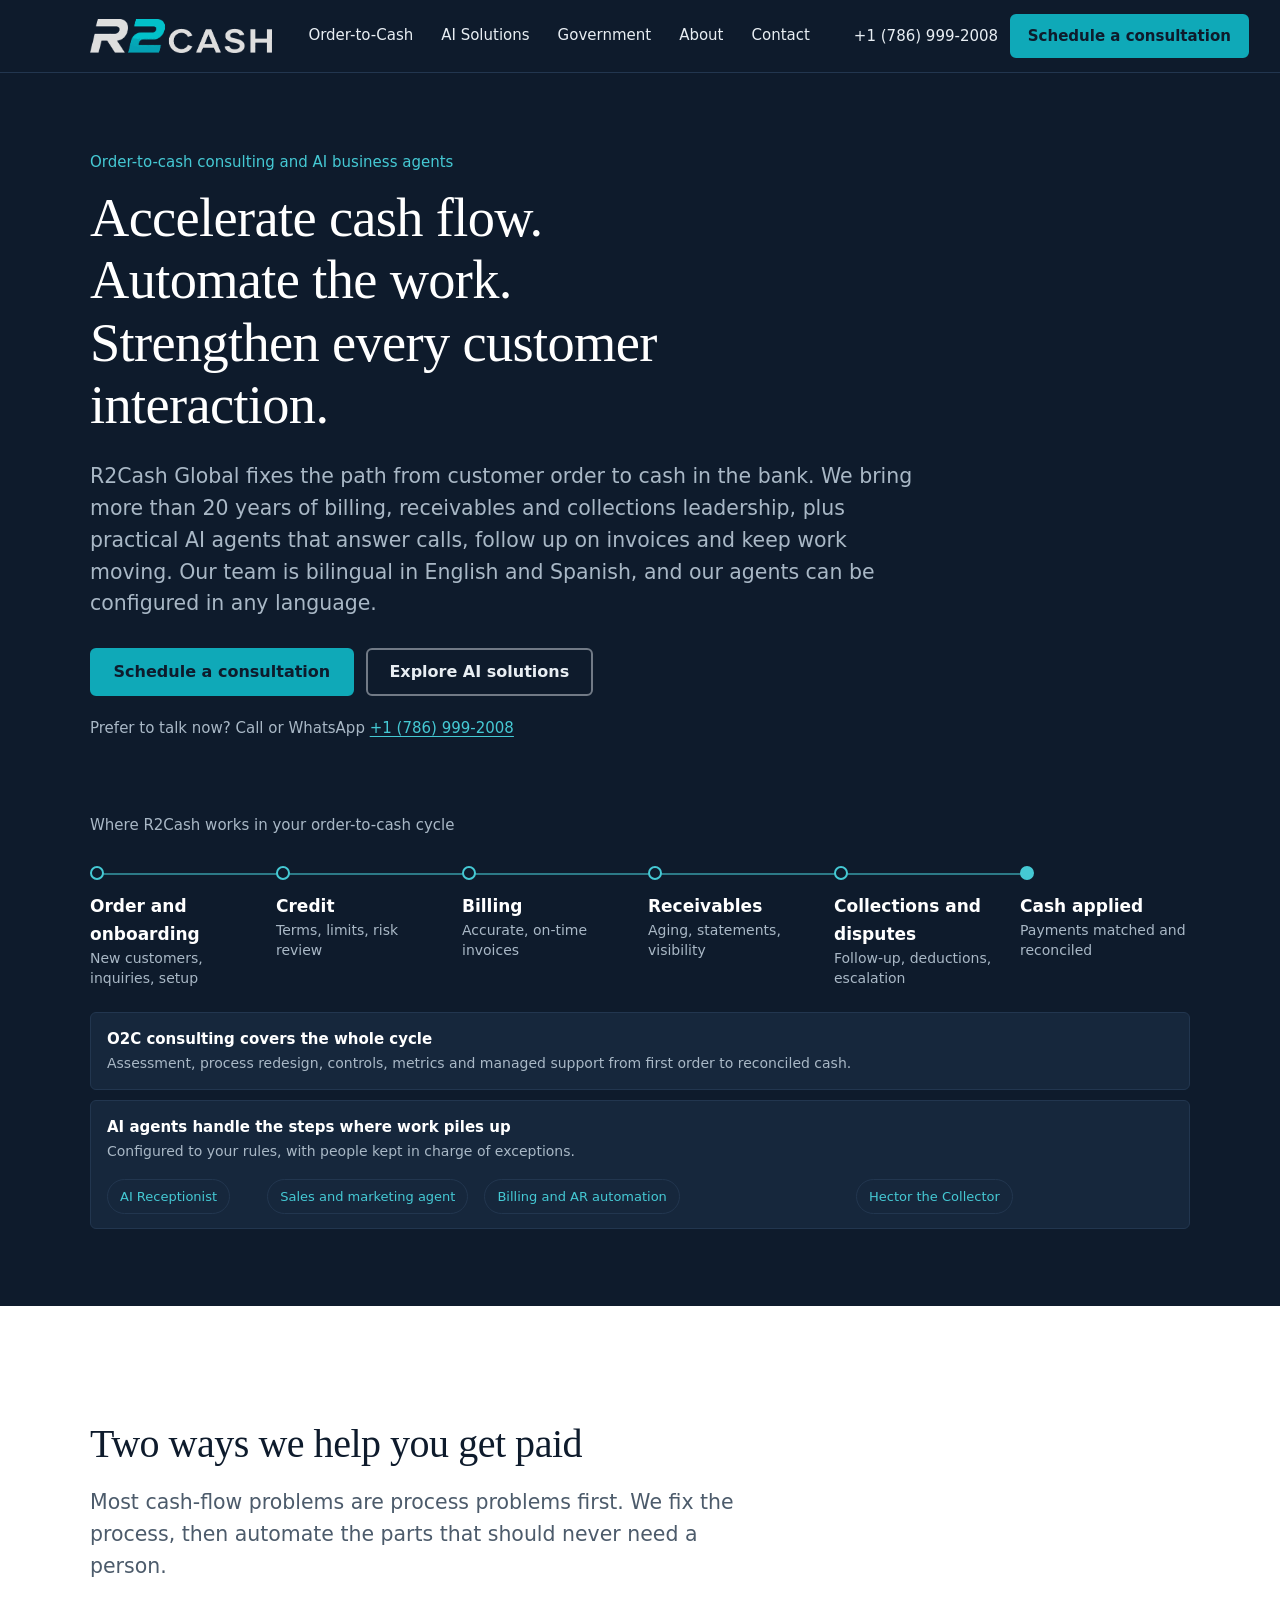
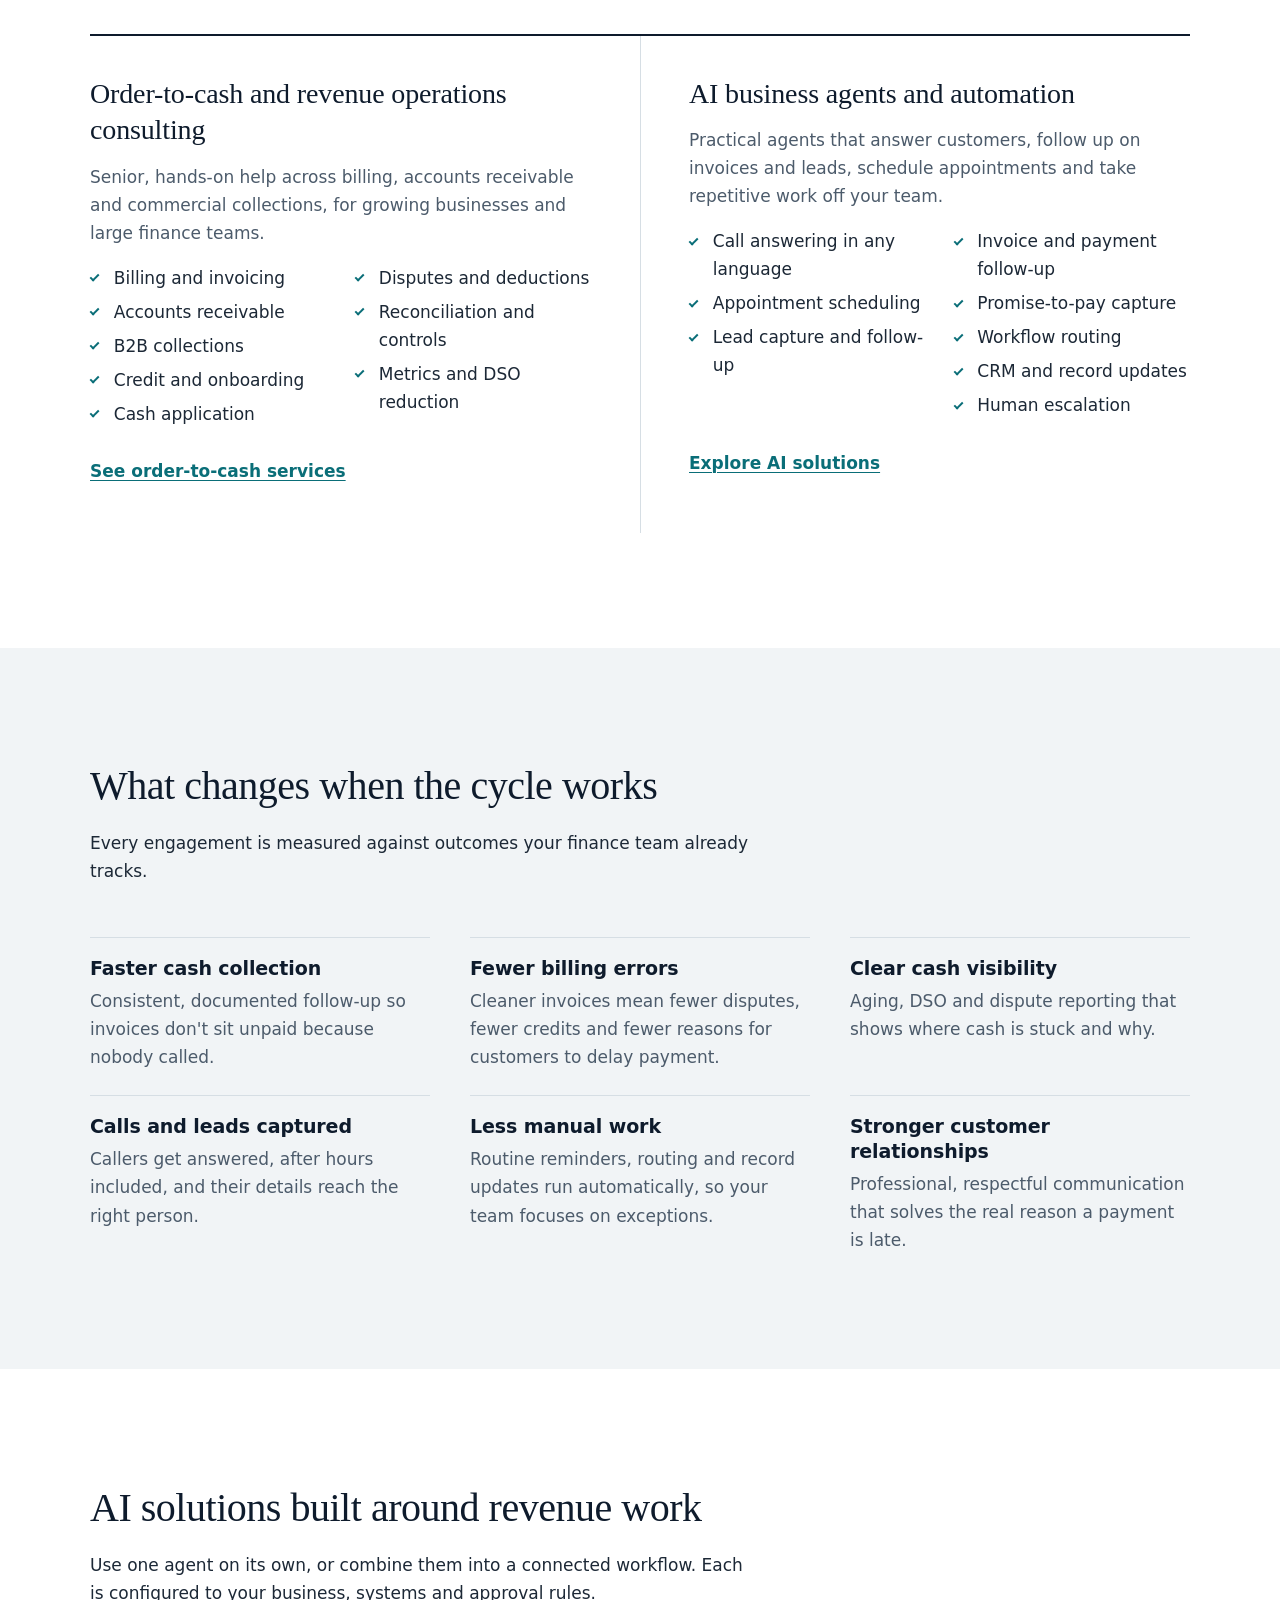
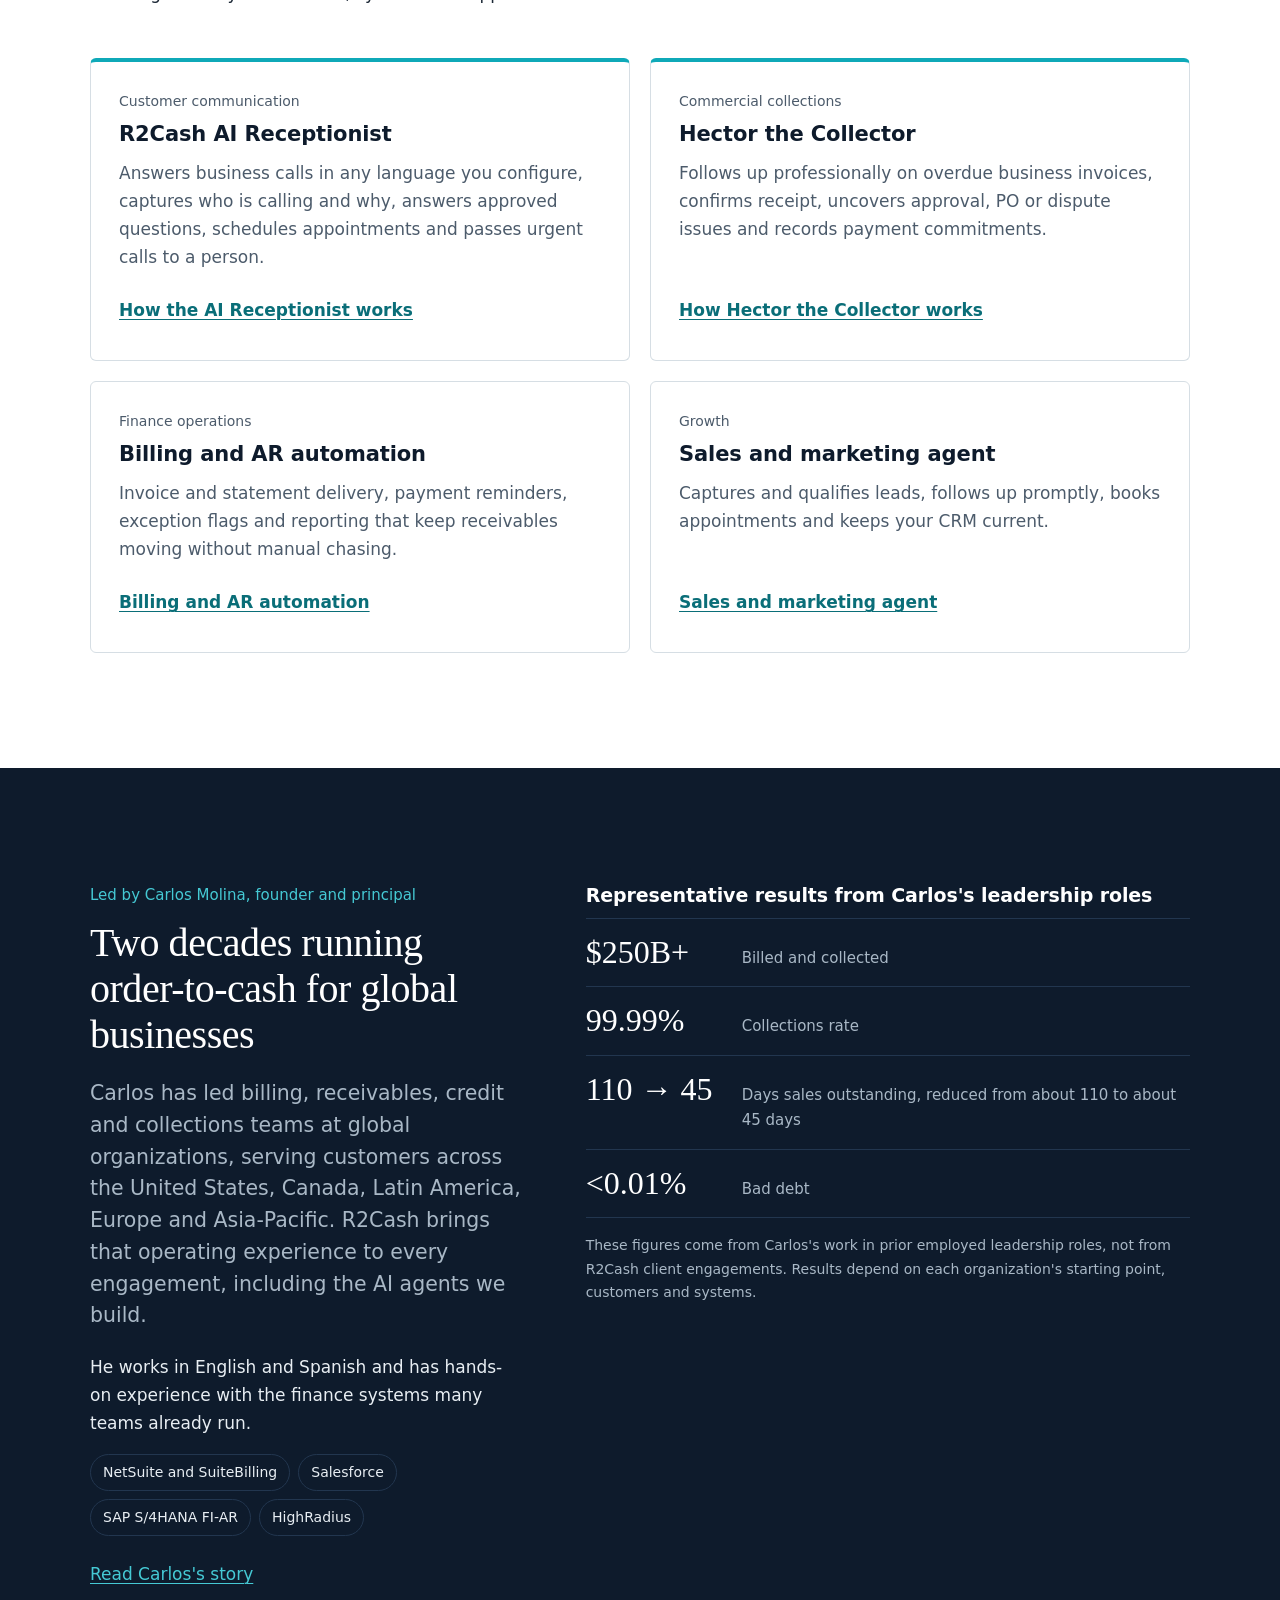
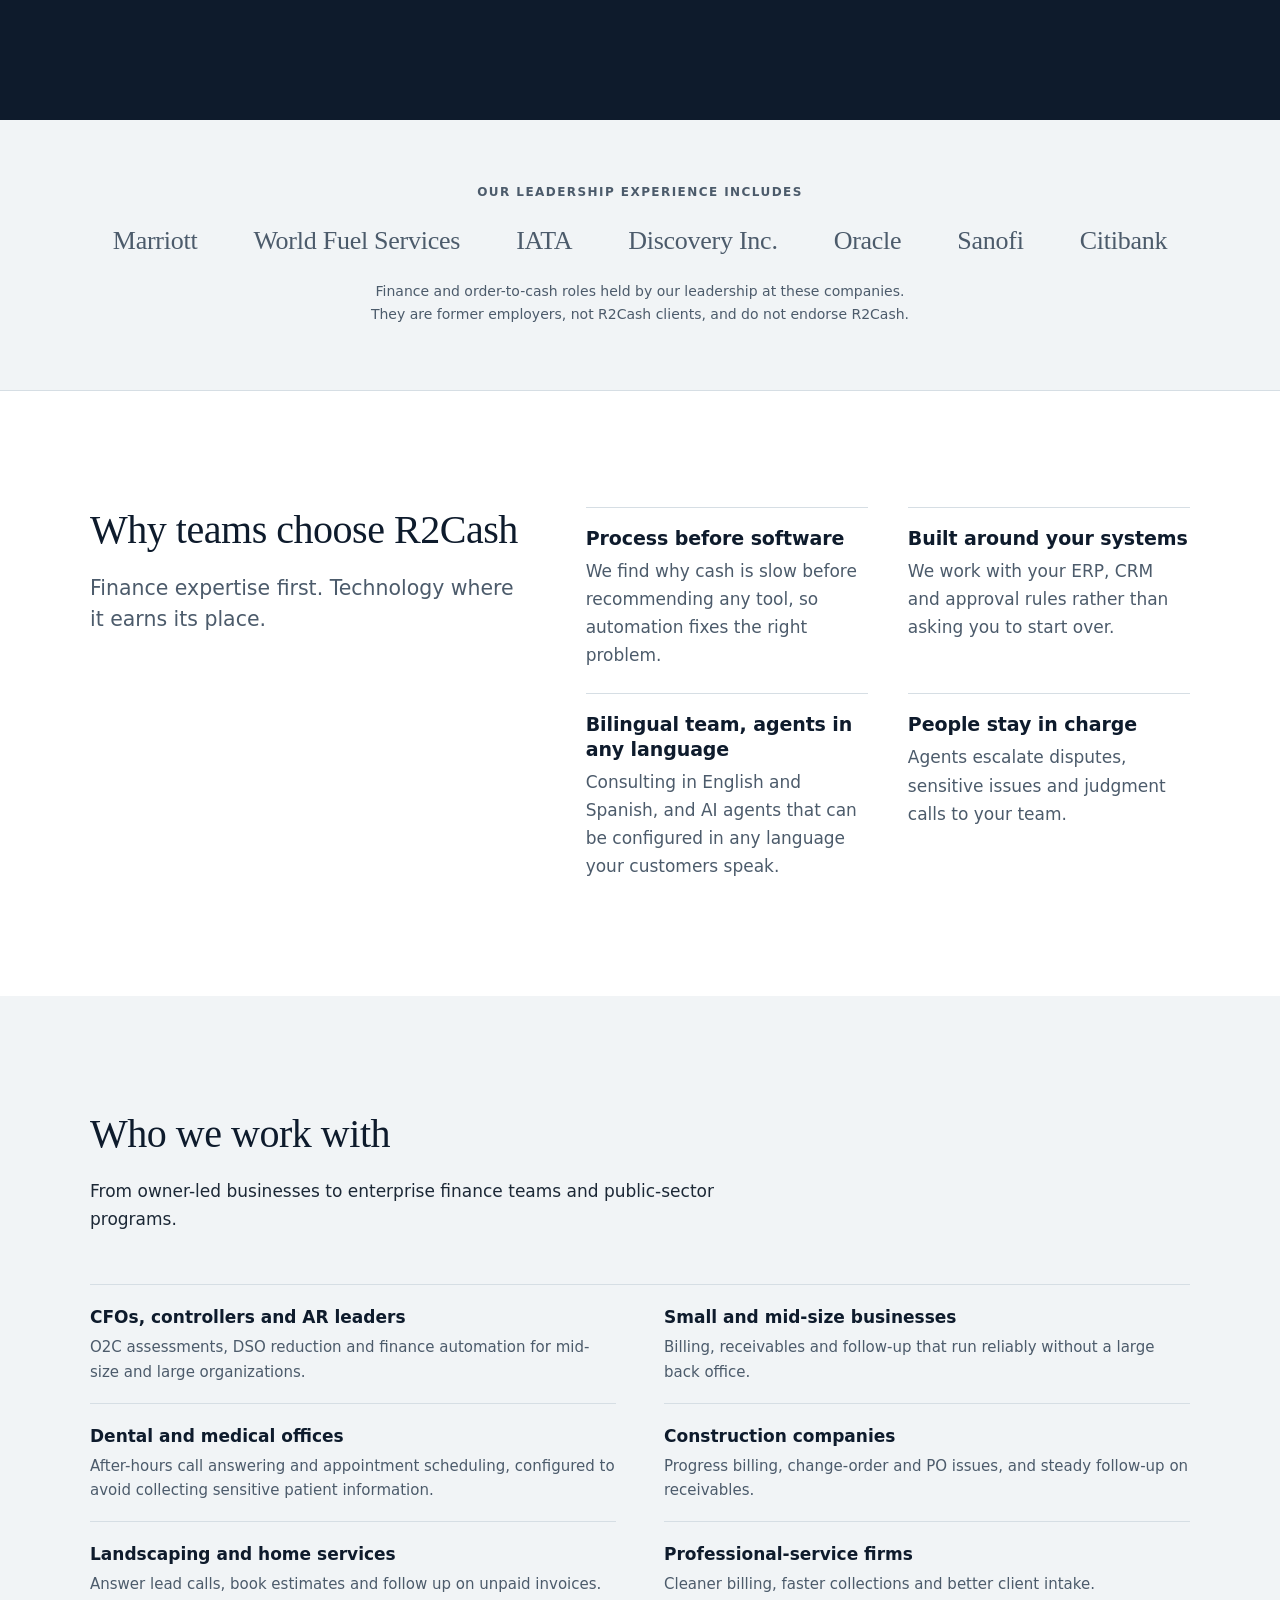
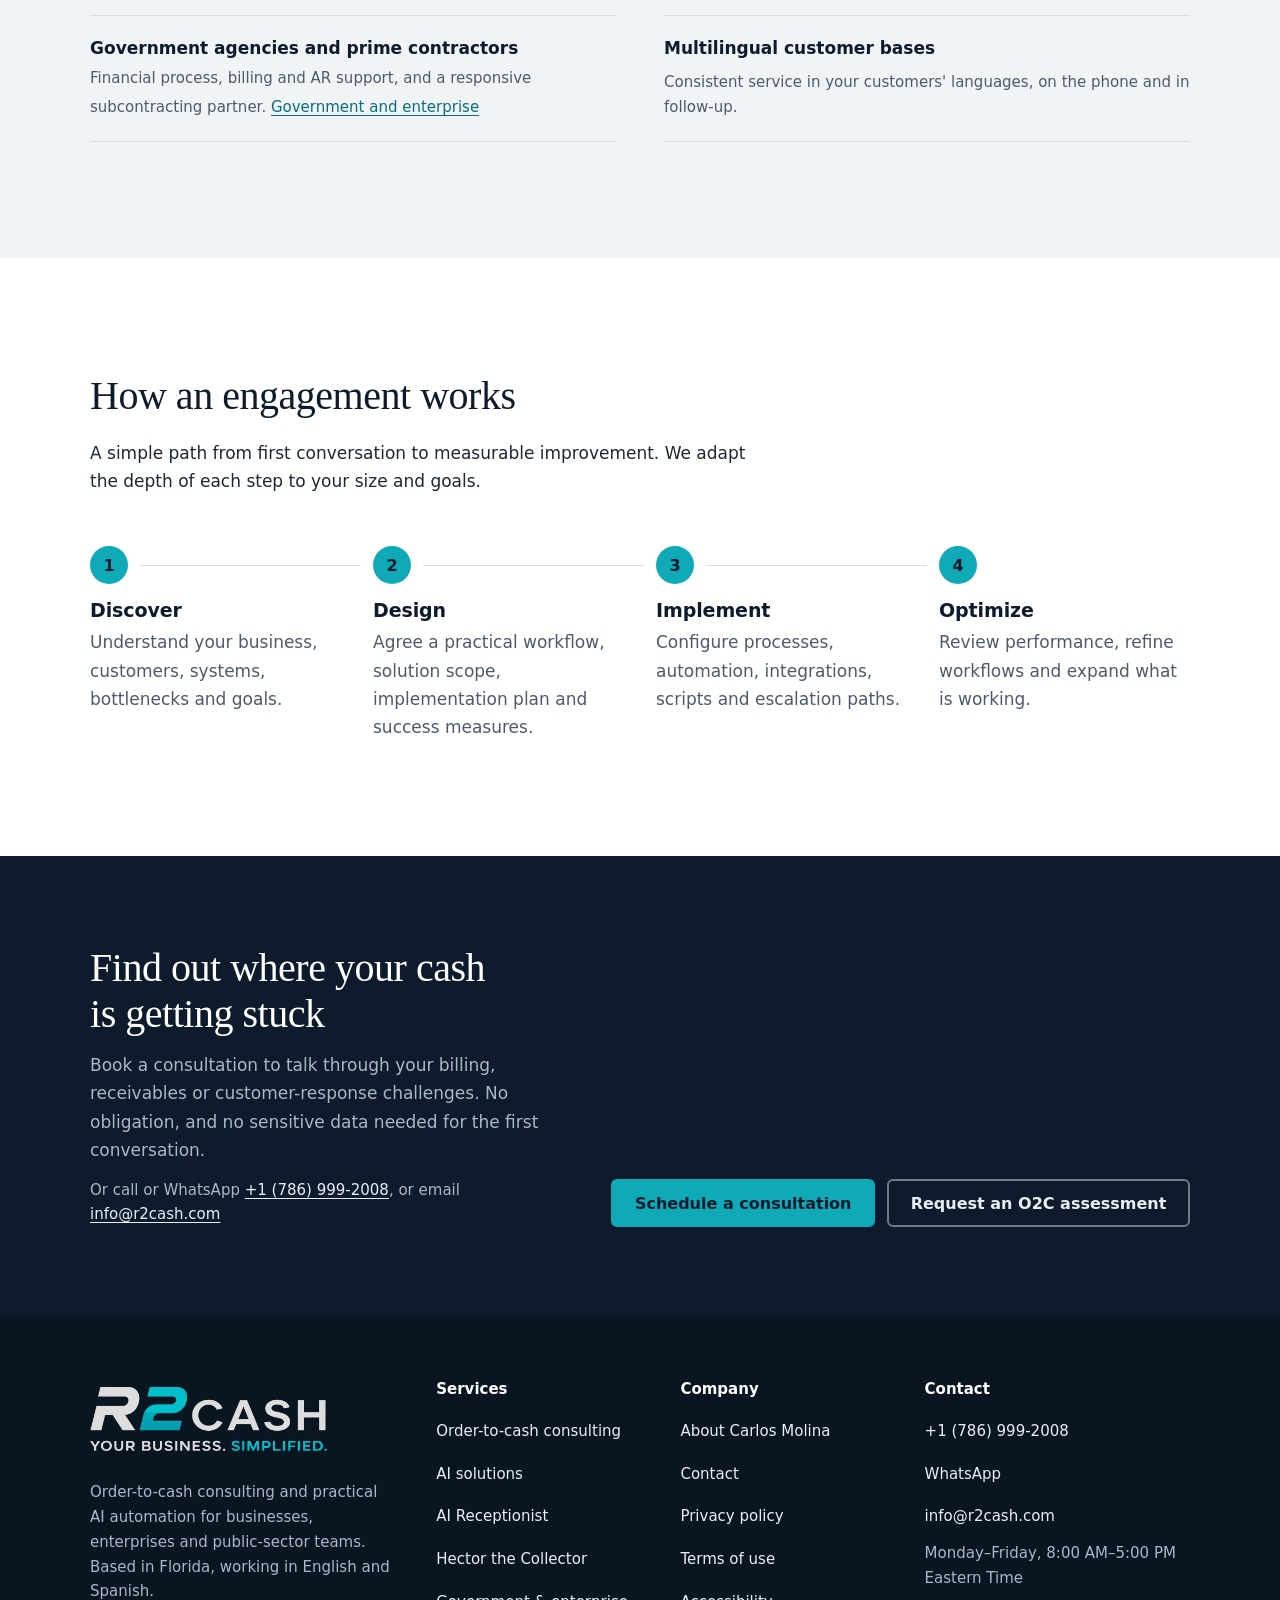
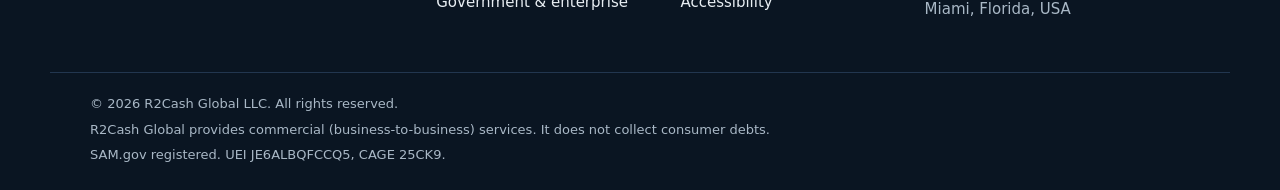
==== commit f968abcf: "Add files via upload" ====
--- a/index.html
+++ b/index.html
@@ -219,6 +219,22 @@
   </div>
 </section>
 
+<section class="experience" aria-labelledby="experience-title">
+  <div class="wrap">
+    <h2 id="experience-title" class="experience-title">Our leadership experience includes</h2>
+    <ul class="experience-list">
+      <li>Marriott</li>
+      <li>World Fuel Services</li>
+      <li>IATA</li>
+      <li>Discovery Inc.</li>
+      <li>Oracle</li>
+      <li>Sanofi</li>
+      <li>Citibank</li>
+    </ul>
+    <p class="fineprint experience-note">Finance and order-to-cash roles held by our leadership at these companies. They are former employers, not R2Cash clients, and do not endorse R2Cash.</p>
+  </div>
+</section>
+
 <section class="section" aria-labelledby="why-title">
   <div class="wrap split">
     <div>
--- a/assets/styles.css
+++ b/assets/styles.css
@@ -472,3 +472,11 @@
 .code-table td { padding: 10px 12px 10px 0; border-bottom: 1px solid var(--line); vertical-align: top; }
 .code-table td.code { white-space: nowrap; width: 6.5rem; }
 .primary-tag { display: inline-block; margin-left: 6px; padding: 1px 8px; border-radius: 999px; font-size: .75rem; font-weight: 600; background: var(--accent-wash); color: var(--accent-ink); }
+
+/* Previous-experience strip: company names set as type, not logos */
+.experience { padding-block: clamp(40px, 6vw, 64px); background: var(--mist); border-bottom: 1px solid var(--line); }
+.experience-title { margin: 0 0 24px; text-align: center; font: 600 .75rem/1.4 var(--sans); letter-spacing: .12em; text-transform: uppercase; color: var(--muted); text-wrap: balance; }
+.experience-list { list-style: none; margin: 0; padding: 0; display: flex; flex-wrap: wrap; justify-content: center; align-items: baseline; gap: 14px clamp(28px, 4.5vw, 56px); }
+.experience-list li { margin: 0; font: 500 clamp(1.125rem, 2.4vw, 1.625rem)/1.2 var(--serif); letter-spacing: -.01em; color: var(--muted); white-space: nowrap; }
+.experience-note { max-width: 62ch; margin: 24px auto 0; text-align: center; }
+.experience .fineprint { color: var(--muted); }
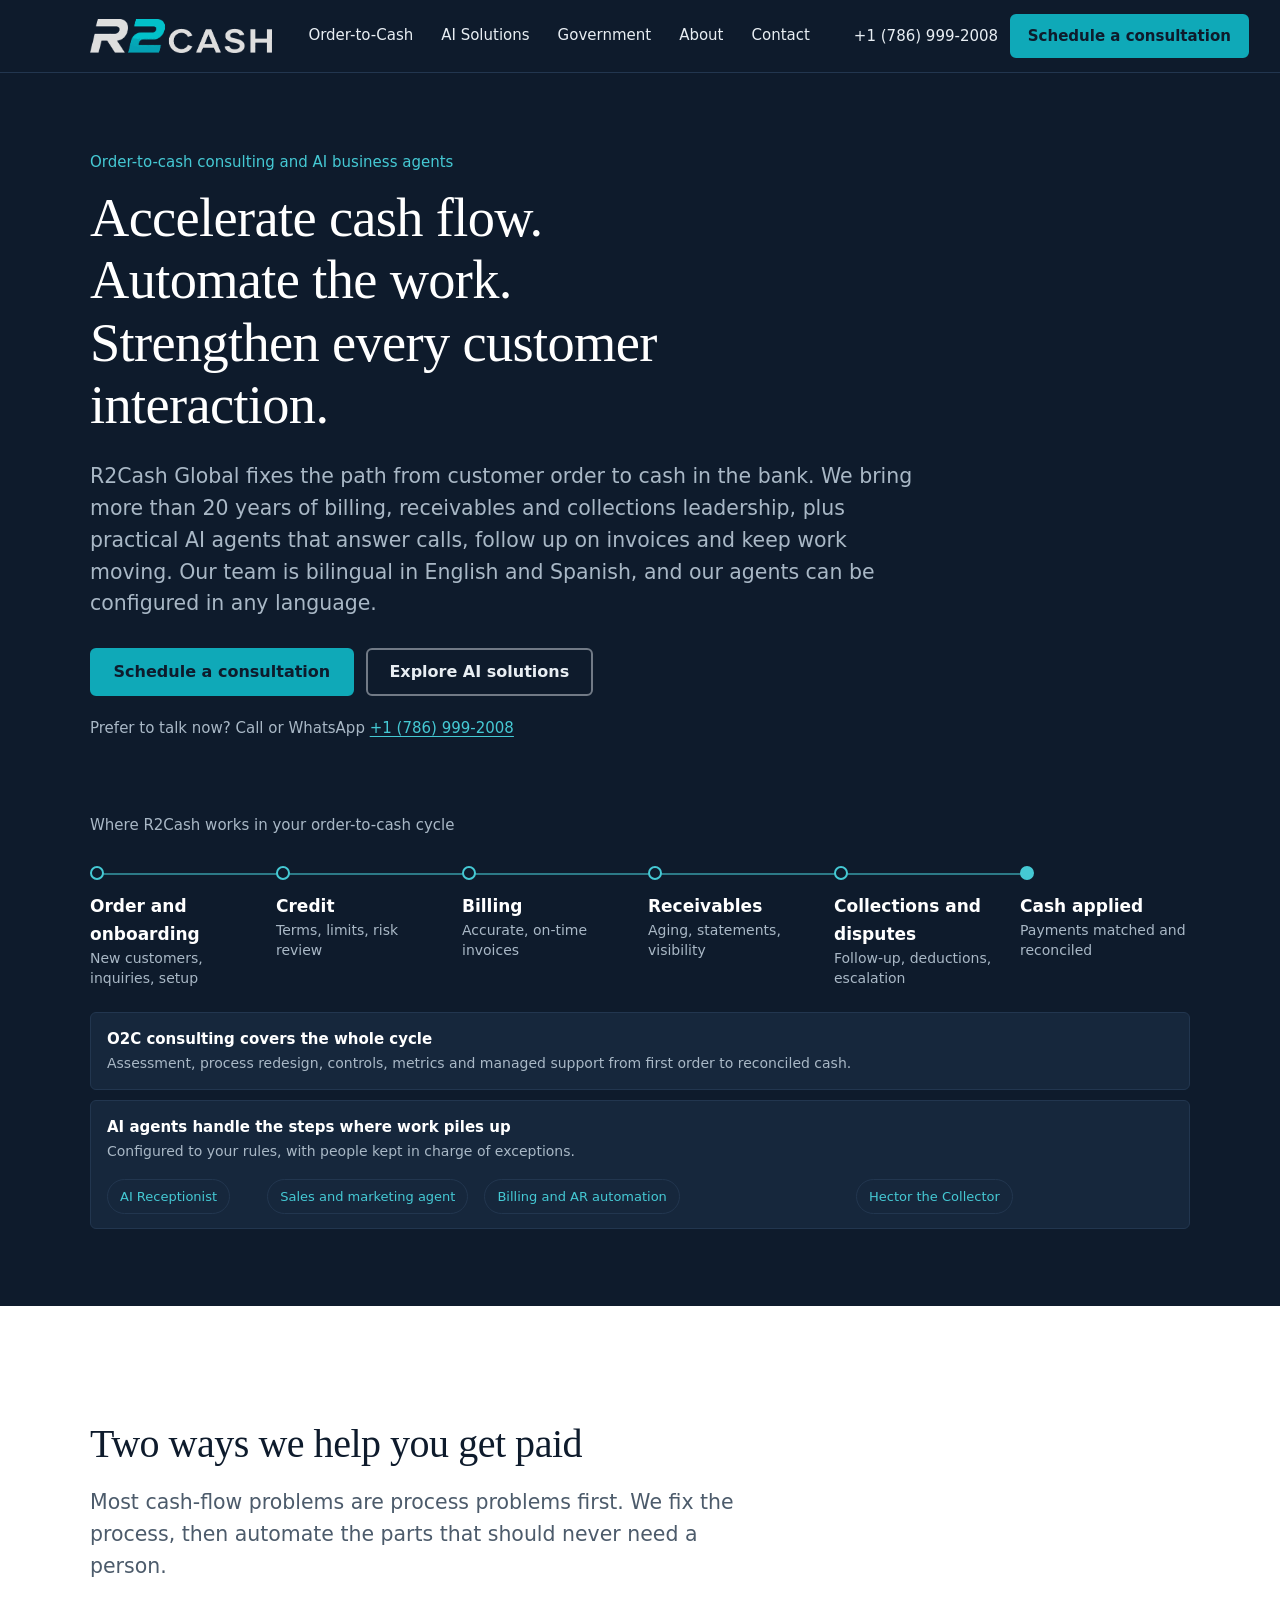
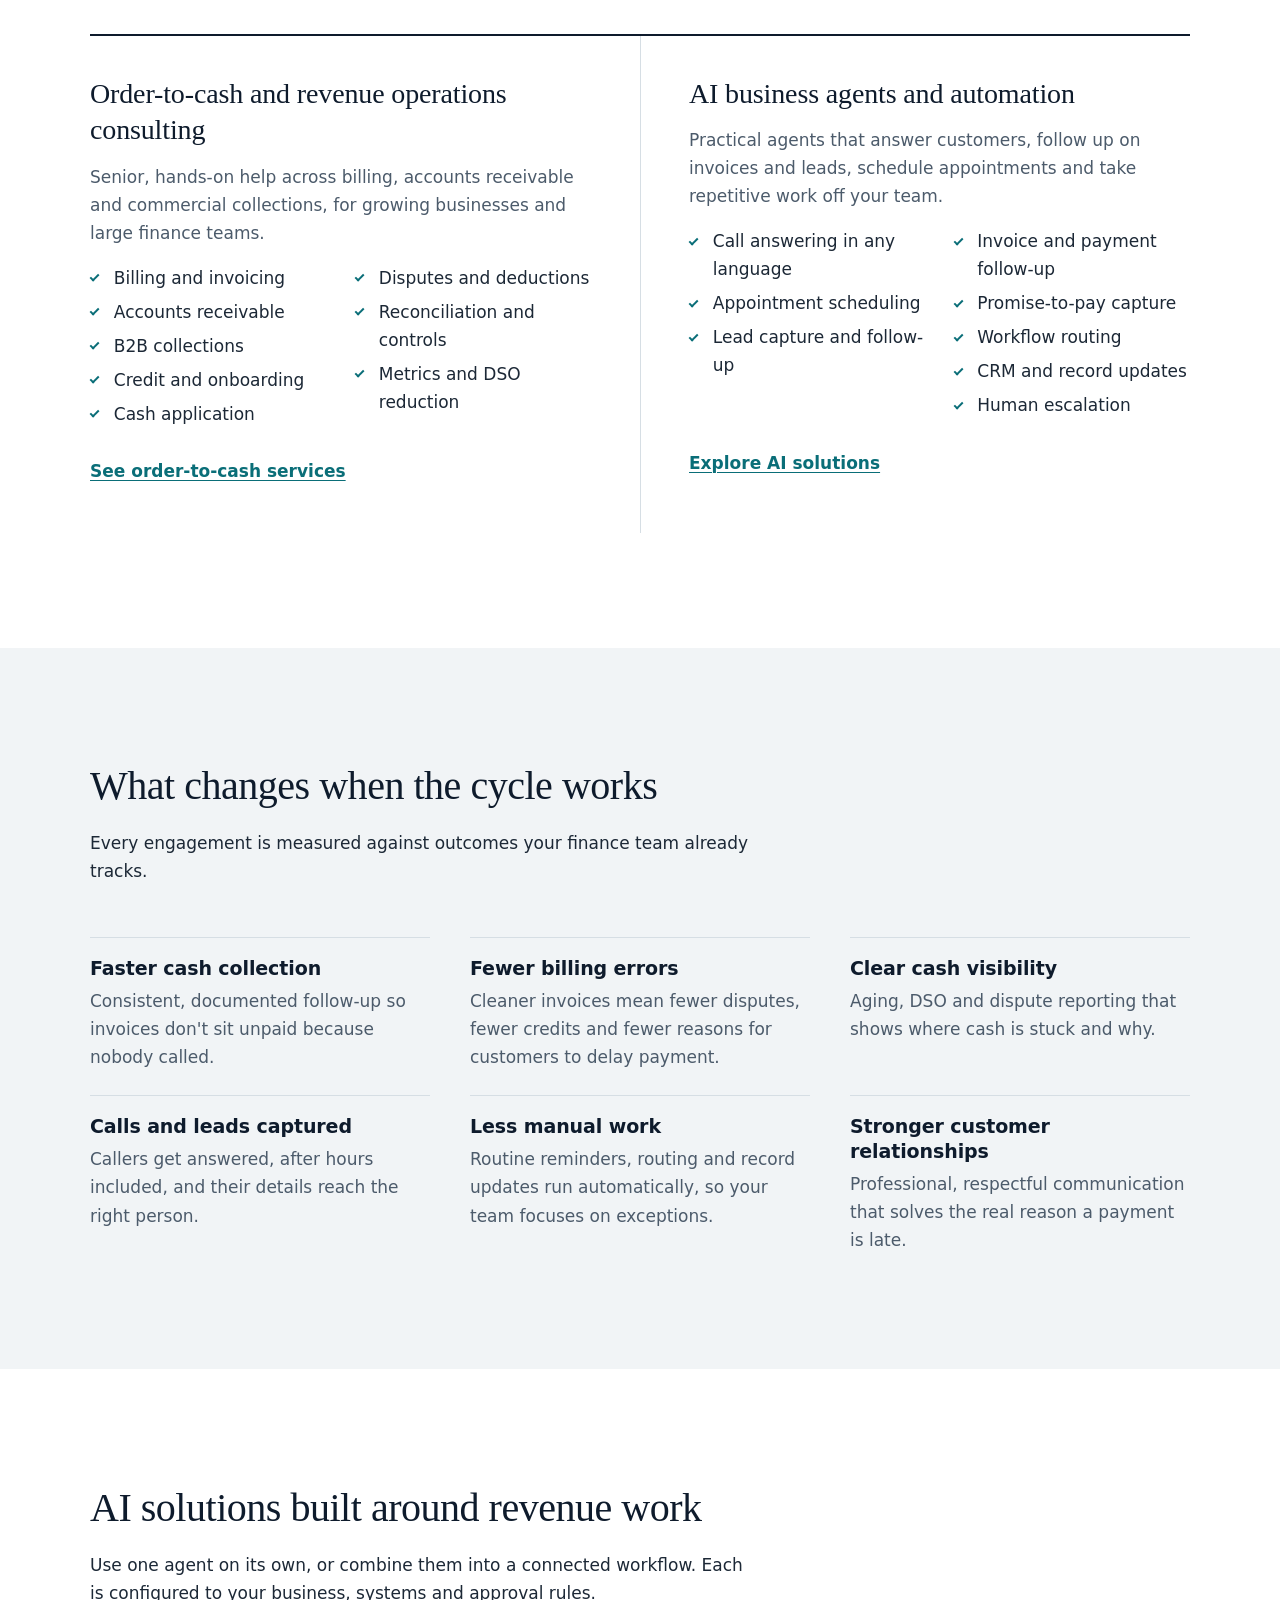
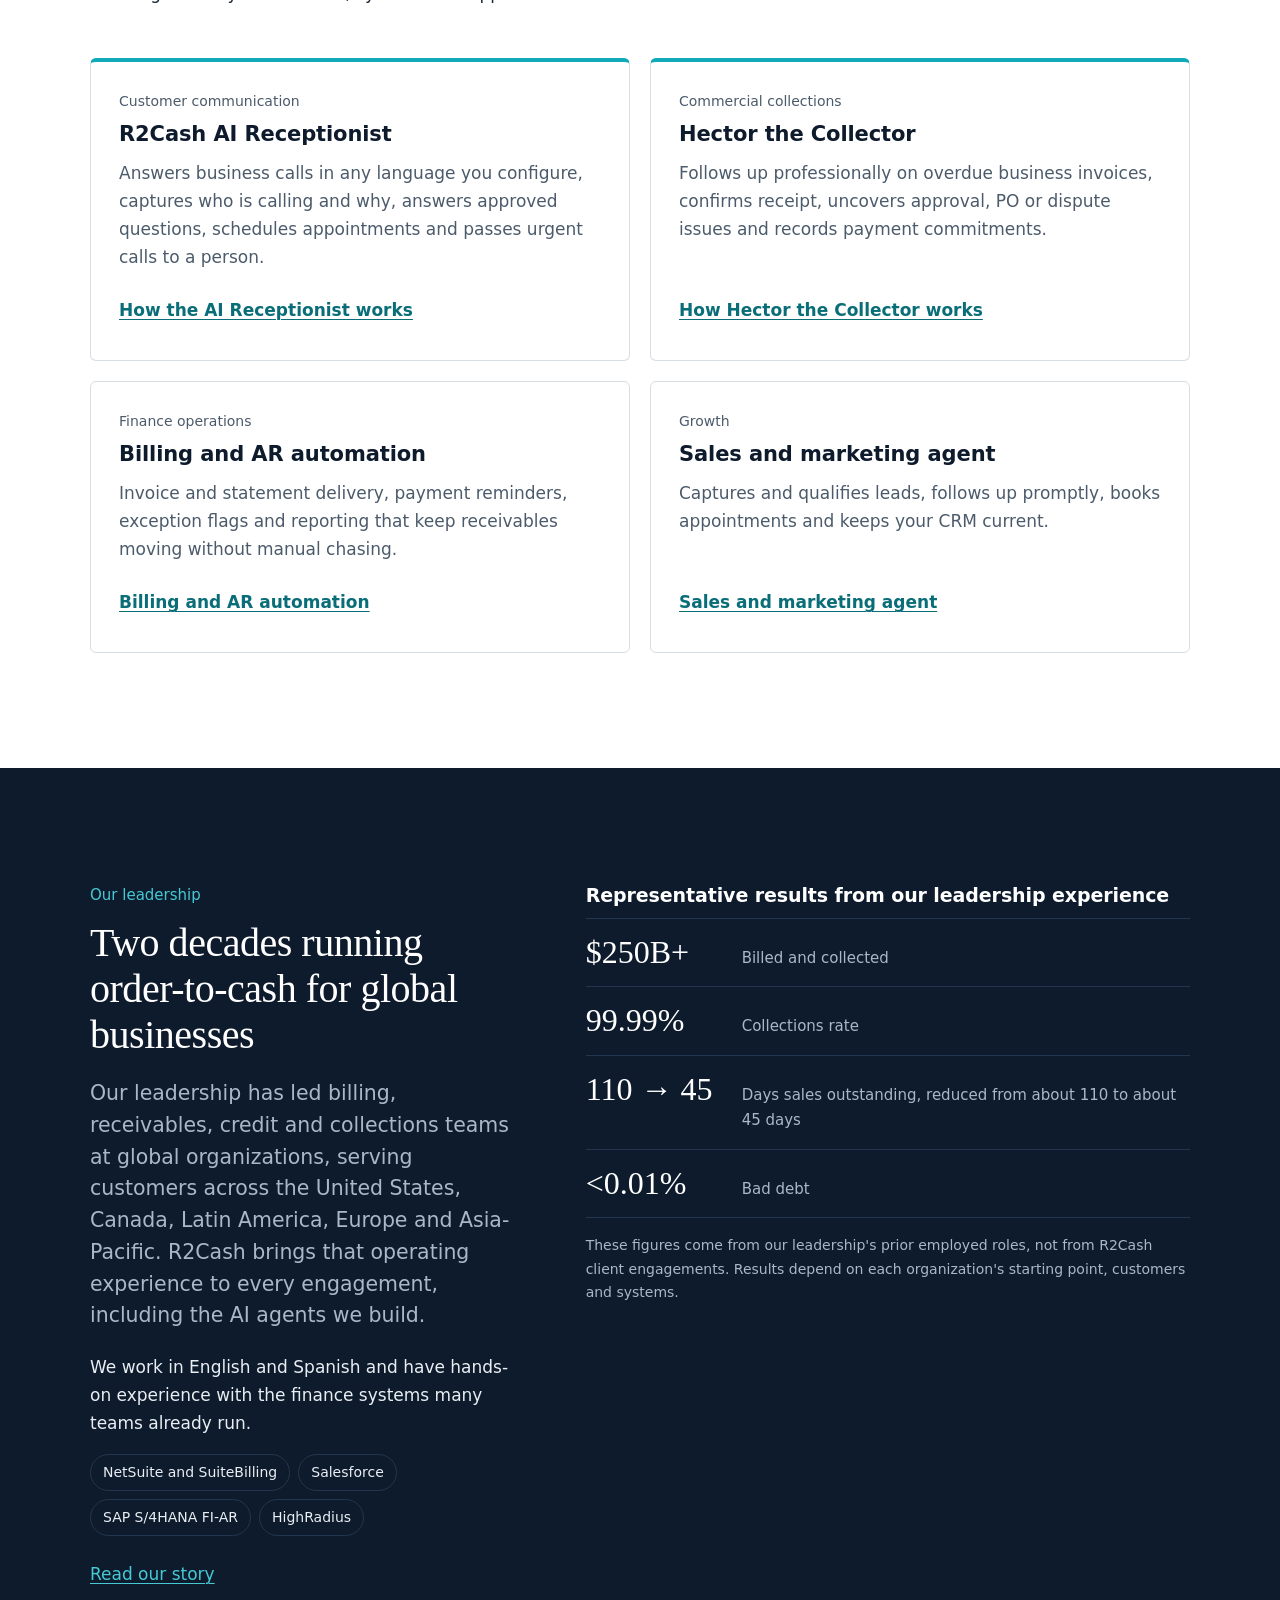
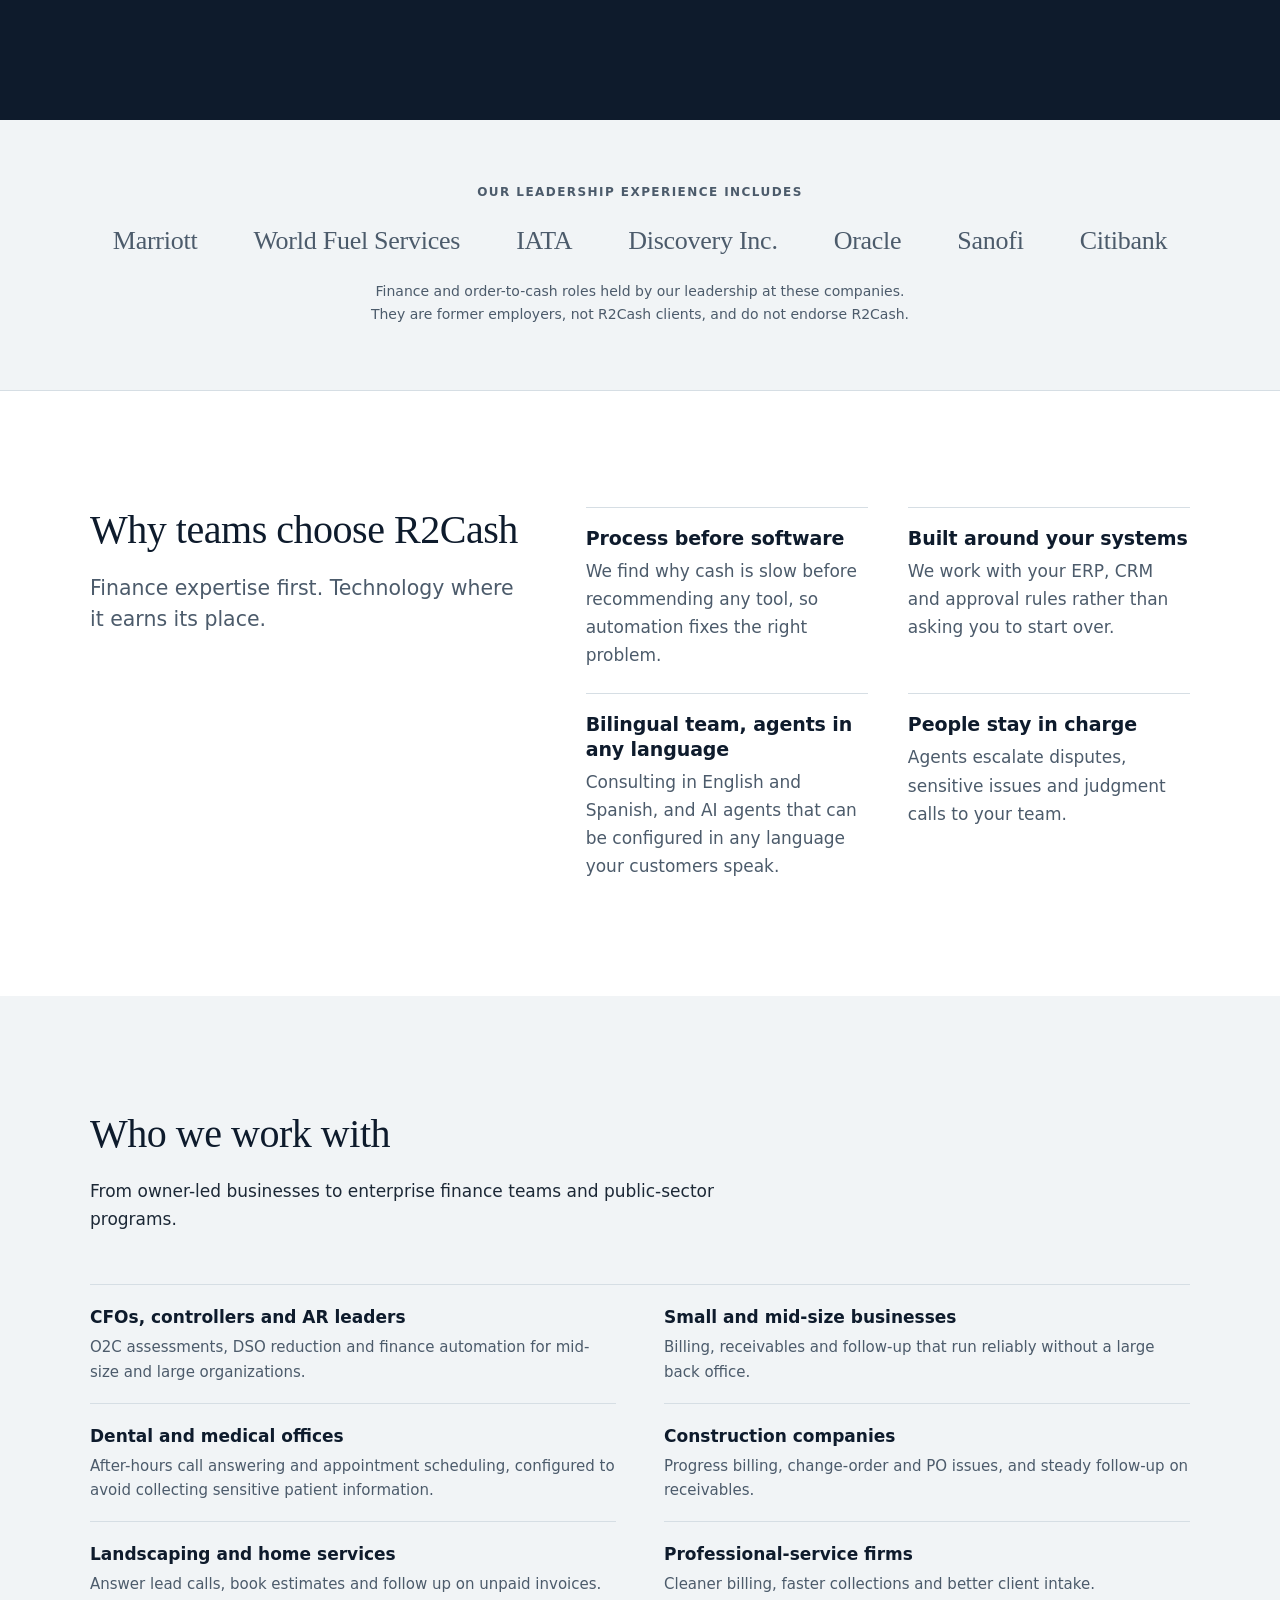
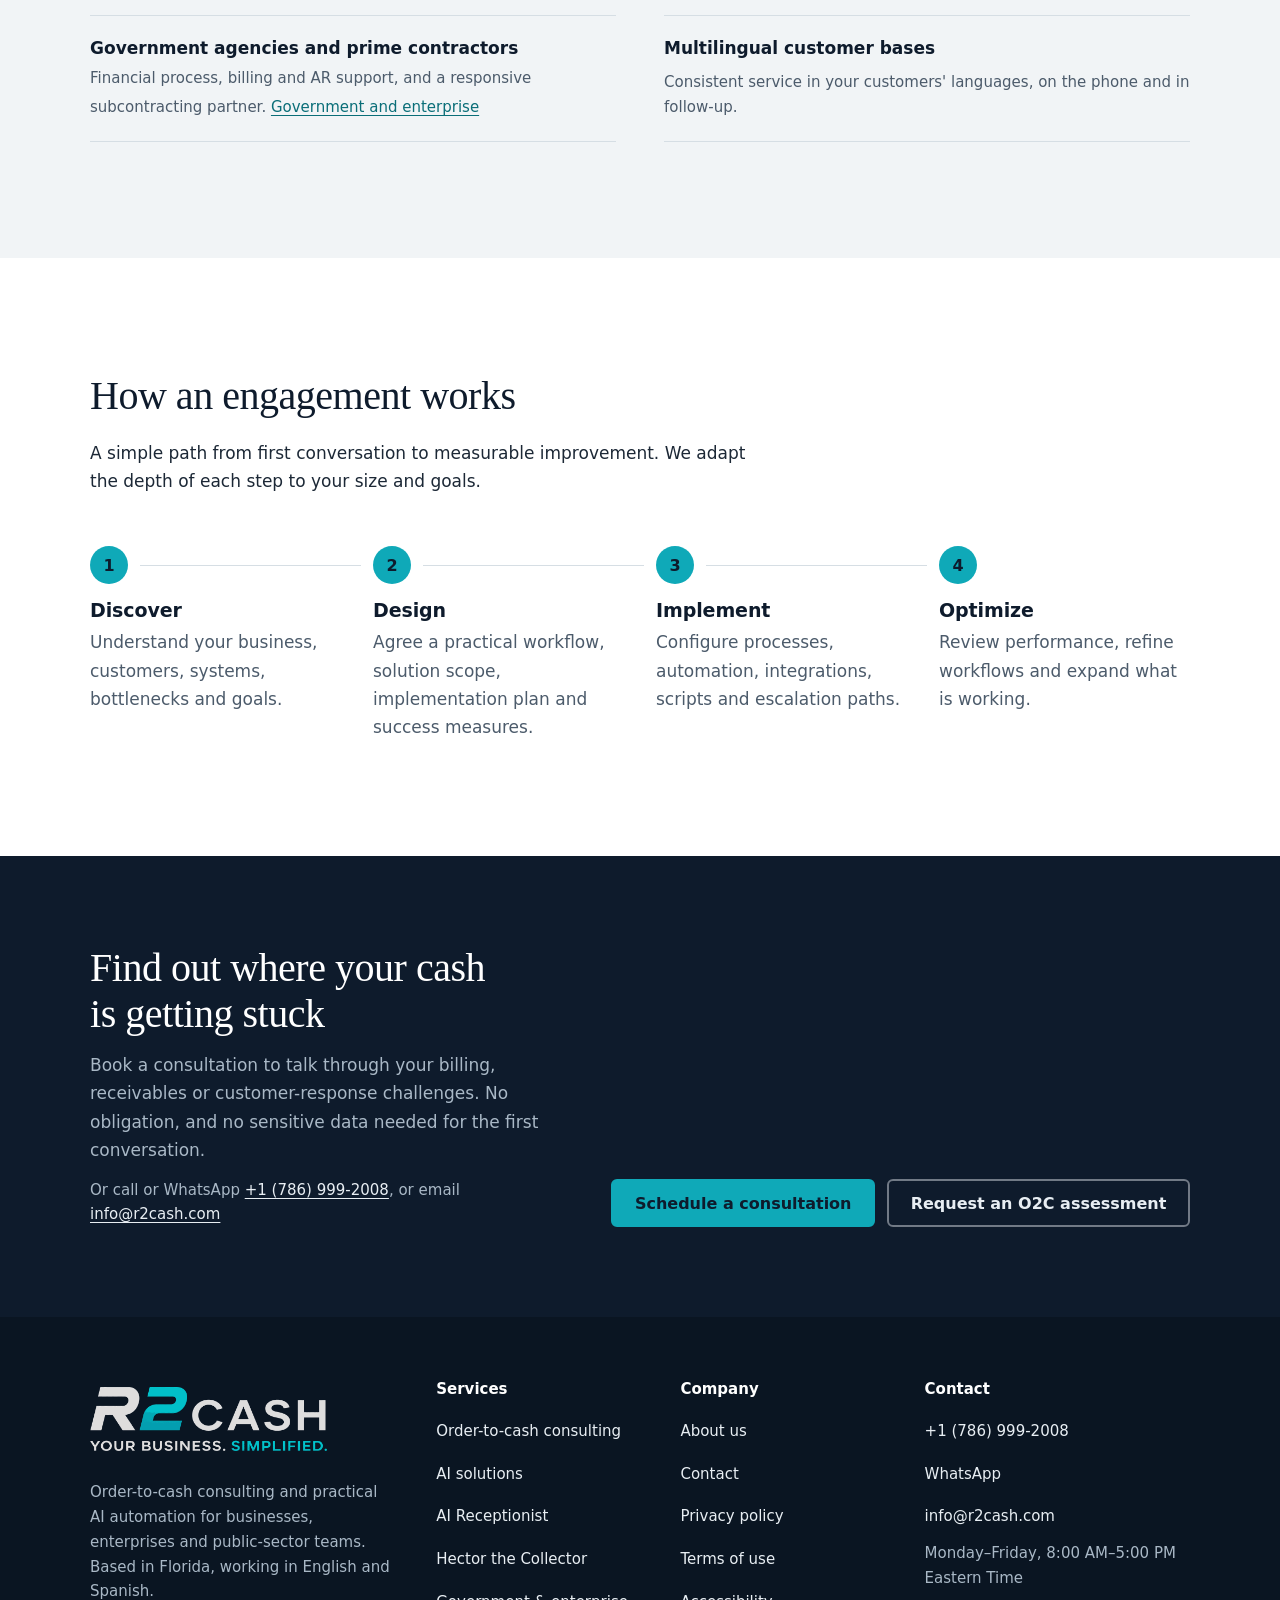
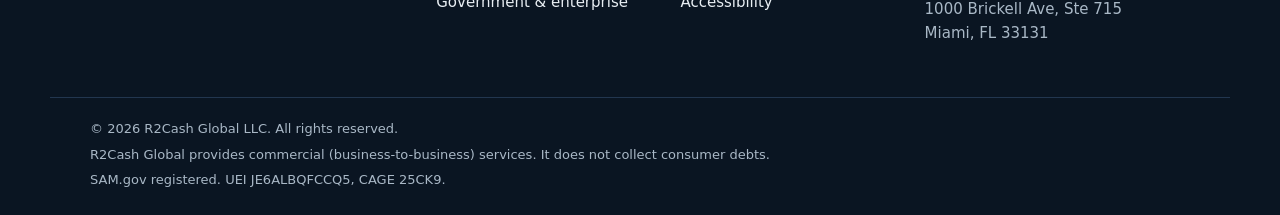
==== commit e59a6e3e: "Add files via upload" ====
--- a/index.html
+++ b/index.html
@@ -25,7 +25,7 @@
 <link rel="stylesheet" href="https://fonts.googleapis.com/css2?family=IBM+Plex+Sans:wght@400;500;600&family=IBM+Plex+Serif:wght@400;500;600&display=swap">
 <link rel="stylesheet" href="/assets/styles.css">
 <script defer src="/assets/main.js"></script>
-<script type="application/ld+json">{"@context":"https://schema.org","@type":"ProfessionalService","@id":"https://r2cash.com/#organization","name":"R2Cash Global LLC","alternateName":"R2Cash Global","url":"https://r2cash.com/","email":"info@r2cash.com","telephone":"+1-786-999-2008","image":"https://r2cash.com/assets/og-image.png","logo":"https://r2cash.com/assets/logo-full.png","description":"Order-to-cash consulting, B2B collections expertise and AI business agents that help organizations invoice accurately, collect faster and serve customers better.","address":{"@type":"PostalAddress","addressLocality":"Miami","addressRegion":"FL","addressCountry":"US"},"areaServed":[{"@type":"Country","name":"United States"}],"knowsLanguage":["en","es"],"identifier":[{"@type":"PropertyValue","propertyID":"UEI","value":"JE6ALBQFCCQ5"},{"@type":"PropertyValue","propertyID":"CAGE","value":"25CK9"}],"naics":"541611","openingHours":"Mo-Fr 08:00-17:00","founder":{"@type":"Person","name":"Carlos Molina","jobTitle":"Founder and Principal"},"contactPoint":{"@type":"ContactPoint","telephone":"+1-786-999-2008","email":"info@r2cash.com","contactType":"sales","availableLanguage":["English","Spanish"]}}</script>
+<script type="application/ld+json">{"@context":"https://schema.org","@type":"ProfessionalService","@id":"https://r2cash.com/#organization","name":"R2Cash Global LLC","alternateName":"R2Cash Global","url":"https://r2cash.com/","email":"info@r2cash.com","telephone":"+1-786-999-2008","image":"https://r2cash.com/assets/og-image.png","logo":"https://r2cash.com/assets/logo-full.png","description":"Order-to-cash consulting, B2B collections expertise and AI business agents that help organizations invoice accurately, collect faster and serve customers better.","address":{"@type":"PostalAddress","streetAddress":"1000 Brickell Ave, Ste 715","addressLocality":"Miami","addressRegion":"FL","postalCode":"33131","addressCountry":"US"},"areaServed":[{"@type":"Country","name":"United States"}],"knowsLanguage":["en","es"],"identifier":[{"@type":"PropertyValue","propertyID":"UEI","value":"JE6ALBQFCCQ5"},{"@type":"PropertyValue","propertyID":"CAGE","value":"25CK9"}],"naics":"541611","openingHours":"Mo-Fr 08:00-17:00","contactPoint":{"@type":"ContactPoint","telephone":"+1-786-999-2008","email":"info@r2cash.com","contactType":"sales","availableLanguage":["English","Spanish"]}}</script>
 </head>
 <body class="page-index">
 <a class="skip-link" href="#main">Skip to main content</a>
@@ -194,27 +194,27 @@
 <section class="section section-ink" aria-labelledby="founder-title">
   <div class="wrap split">
     <div>
-      <p class="kicker">Led by Carlos Molina, founder and principal</p>
+      <p class="kicker">Our leadership</p>
       <h2 id="founder-title">Two decades running order-to-cash for global businesses</h2>
-      <p class="lede">Carlos has led billing, receivables, credit and collections teams at global organizations, serving customers across the United States, Canada, Latin America, Europe and Asia-Pacific. R2Cash brings that operating experience to every engagement, including the AI agents we build.</p>
-      <p>He works in English and Spanish and has hands-on experience with the finance systems many teams already run.</p>
+      <p class="lede">Our leadership has led billing, receivables, credit and collections teams at global organizations, serving customers across the United States, Canada, Latin America, Europe and Asia-Pacific. R2Cash brings that operating experience to every engagement, including the AI agents we build.</p>
+      <p>We work in English and Spanish and have hands-on experience with the finance systems many teams already run.</p>
       <ul class="tech-list" aria-label="Systems experience">
         <li>NetSuite and SuiteBilling</li>
         <li>Salesforce</li>
         <li>SAP S/4HANA FI-AR</li>
         <li>HighRadius</li>
       </ul>
-      <p class="mt-24"><a href="/about/">Read Carlos's story</a></p>
+      <p class="mt-24"><a href="/about/">Read our story</a></p>
     </div>
     <div>
-      <h3>Representative results from Carlos's leadership roles</h3>
+      <h3>Representative results from our leadership experience</h3>
       <ul class="results">
         <li><span class="result-figure">$250B+</span><span class="result-label">Billed and collected</span></li>
         <li><span class="result-figure">99.99%</span><span class="result-label">Collections rate</span></li>
         <li><span class="result-figure">110 → 45</span><span class="result-label">Days sales outstanding, reduced from about 110 to about 45 days</span></li>
         <li><span class="result-figure">&lt;0.01%</span><span class="result-label">Bad debt</span></li>
       </ul>
-      <p class="fineprint">These figures come from Carlos's work in prior employed leadership roles, not from R2Cash client engagements. Results depend on each organization's starting point, customers and systems.</p>
+      <p class="fineprint">These figures come from our leadership's prior employed roles, not from R2Cash client engagements. Results depend on each organization's starting point, customers and systems.</p>
     </div>
   </div>
 </section>
@@ -318,7 +318,7 @@
     <nav class="footer-col" aria-label="Company">
       <h2>Company</h2>
       <ul>
-        <li><a href="/about/">About Carlos Molina</a></li>
+        <li><a href="/about/">About us</a></li>
         <li><a href="/contact/">Contact</a></li>
         <li><a href="/privacy/">Privacy policy</a></li>
         <li><a href="/terms/">Terms of use</a></li>
@@ -332,7 +332,7 @@
         <li><a href="https://wa.me/17869992008" rel="noopener">WhatsApp</a></li>
         <li><a href="mailto:info@r2cash.com">info@r2cash.com</a></li>
         <li>Monday–Friday, 8:00 AM–5:00 PM Eastern Time</li>
-        <li>Miami, Florida, USA</li>
+        <li><address>1000 Brickell Ave, Ste 715<br>Miami, FL 33131</address></li>
       </ul>
     </div>
   </div>
--- a/assets/styles.css
+++ b/assets/styles.css
@@ -480,3 +480,5 @@
 .experience-list li { margin: 0; font: 500 clamp(1.125rem, 2.4vw, 1.625rem)/1.2 var(--serif); letter-spacing: -.01em; color: var(--muted); white-space: nowrap; }
 .experience-note { max-width: 62ch; margin: 24px auto 0; text-align: center; }
 .experience .fineprint { color: var(--muted); }
+
+address { font-style: normal; }
